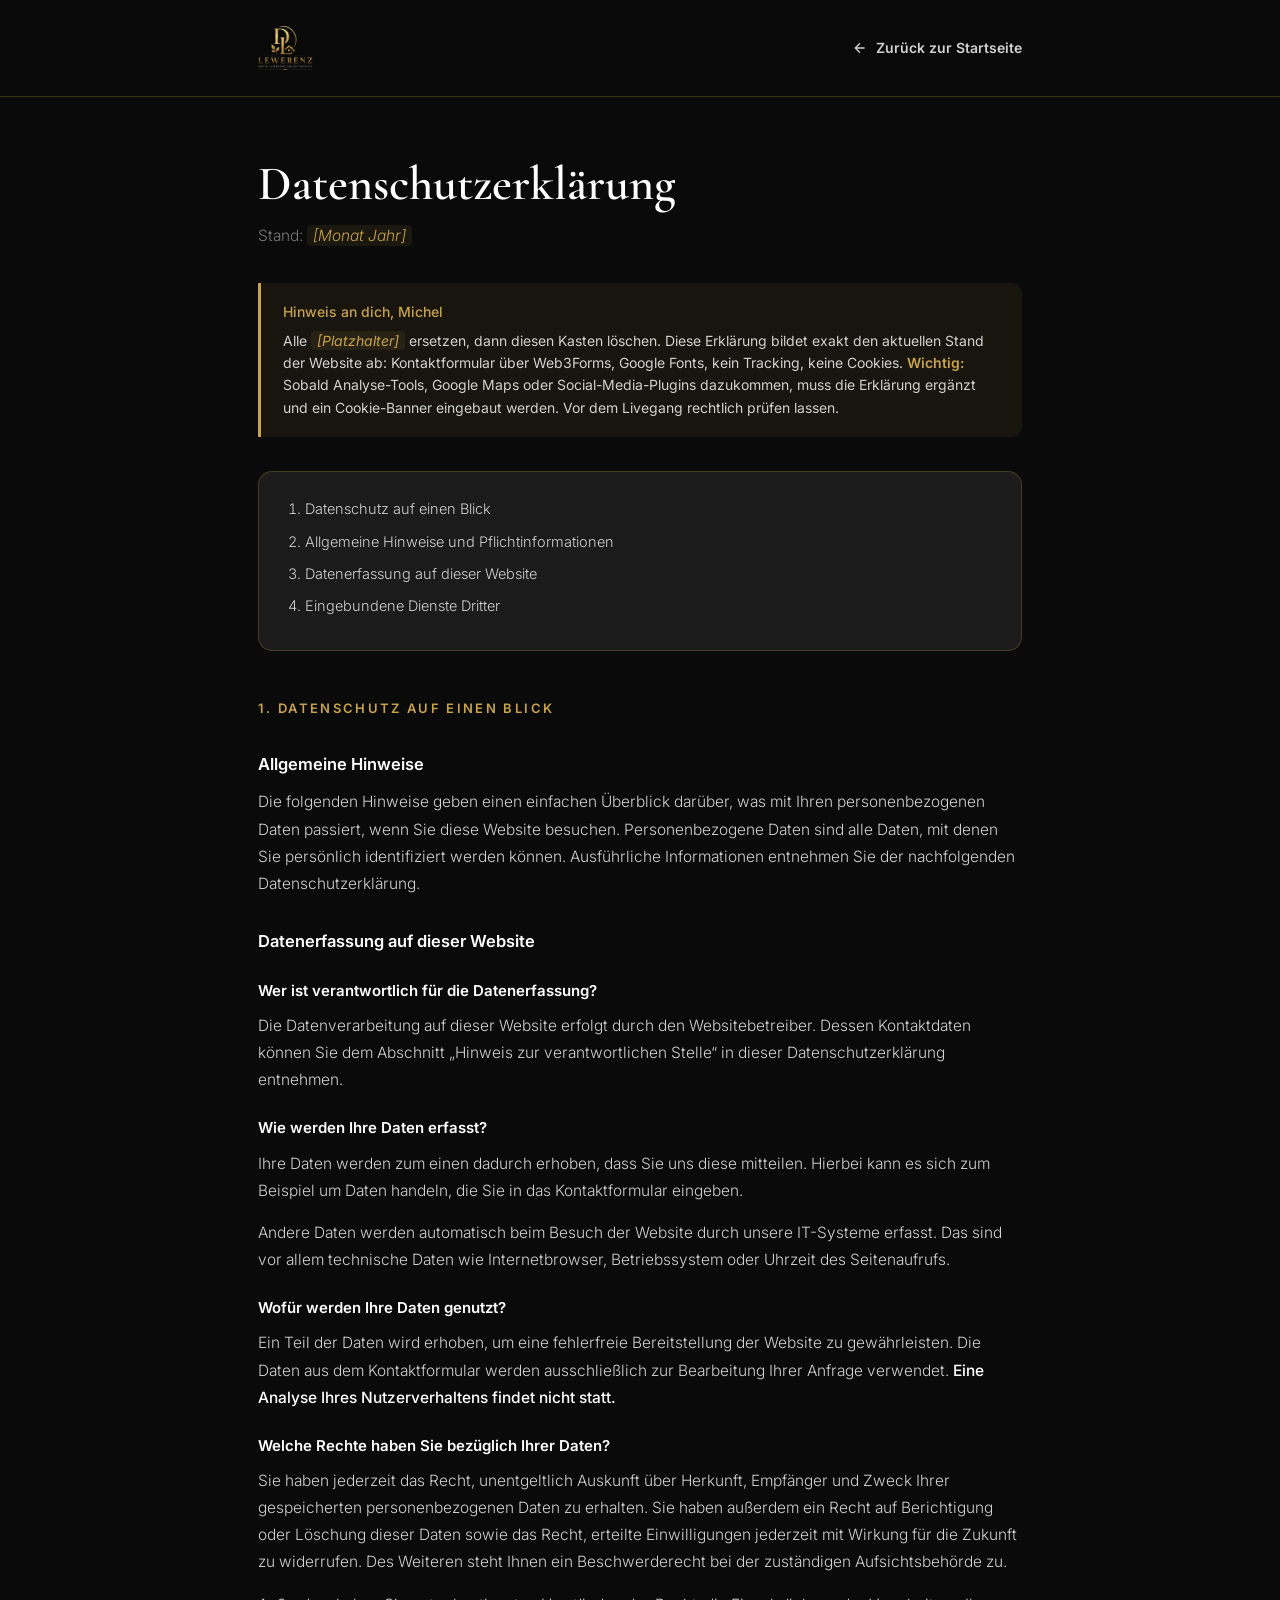
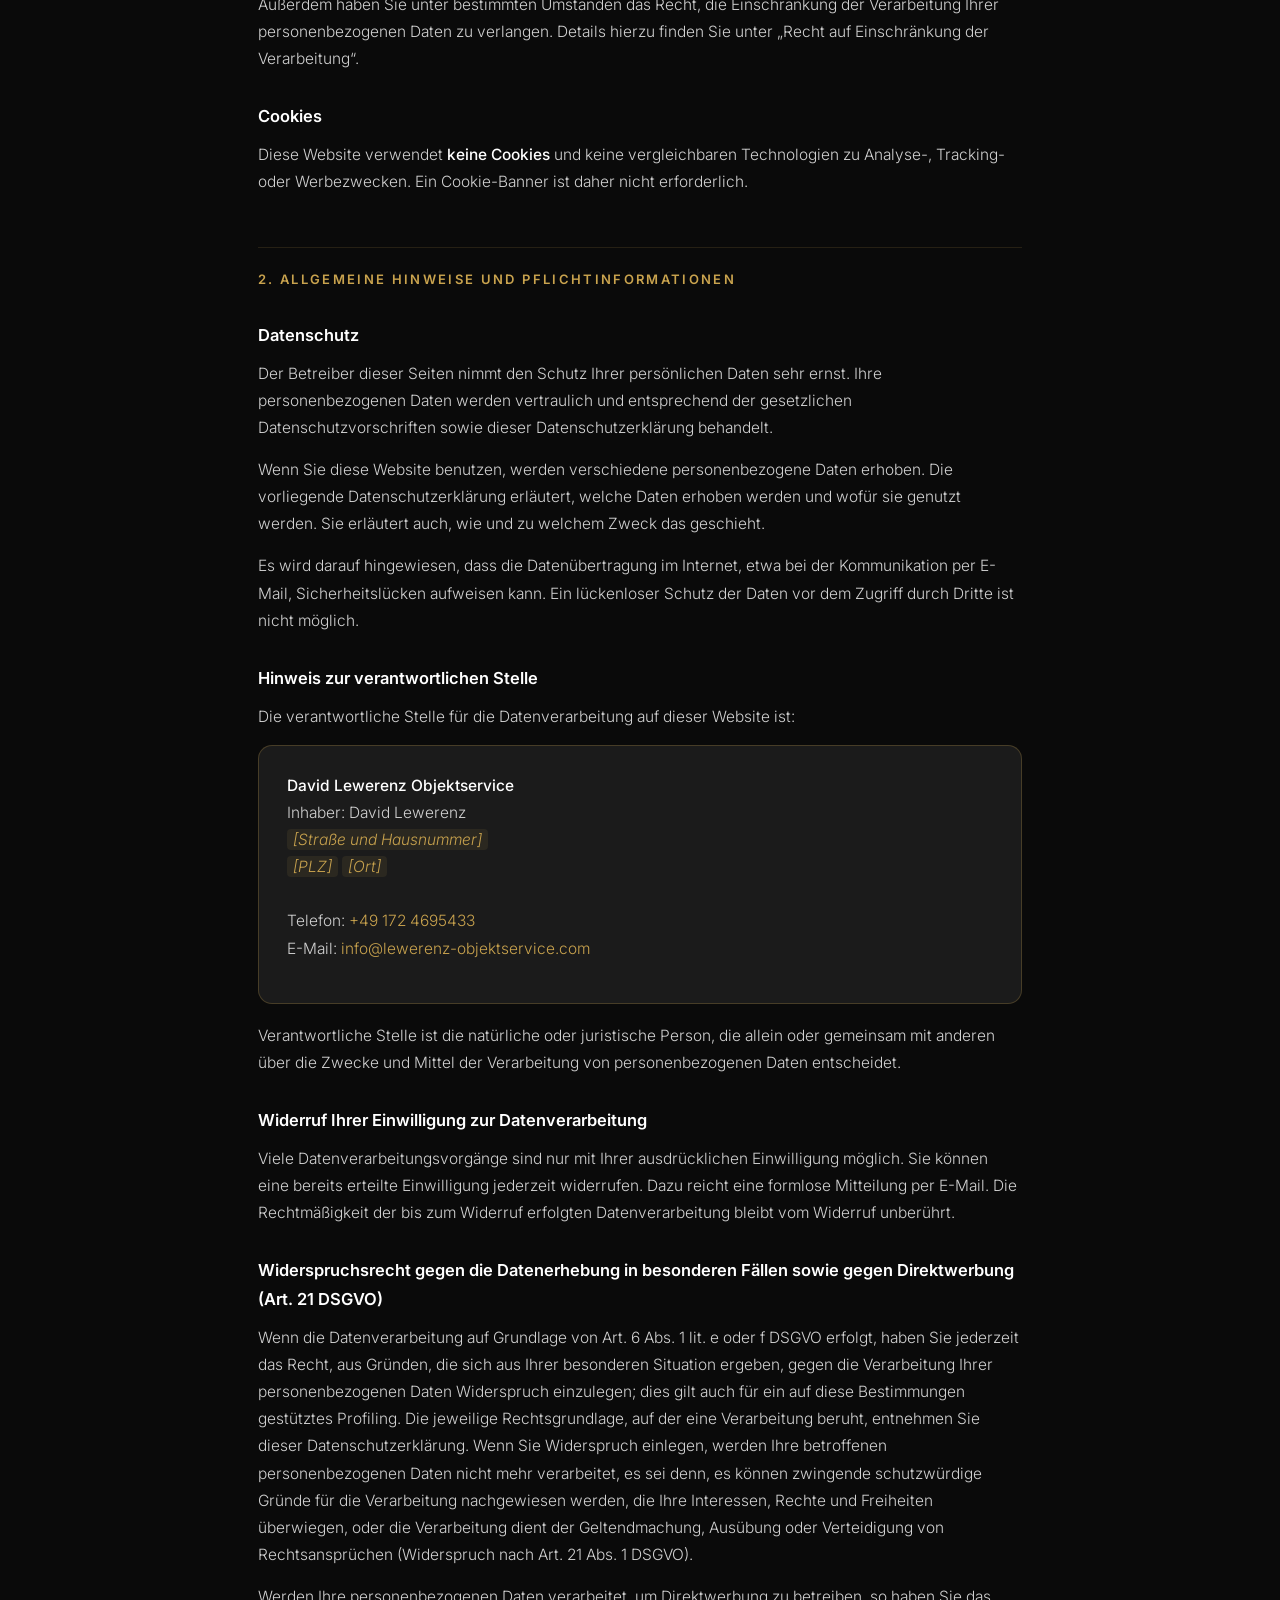
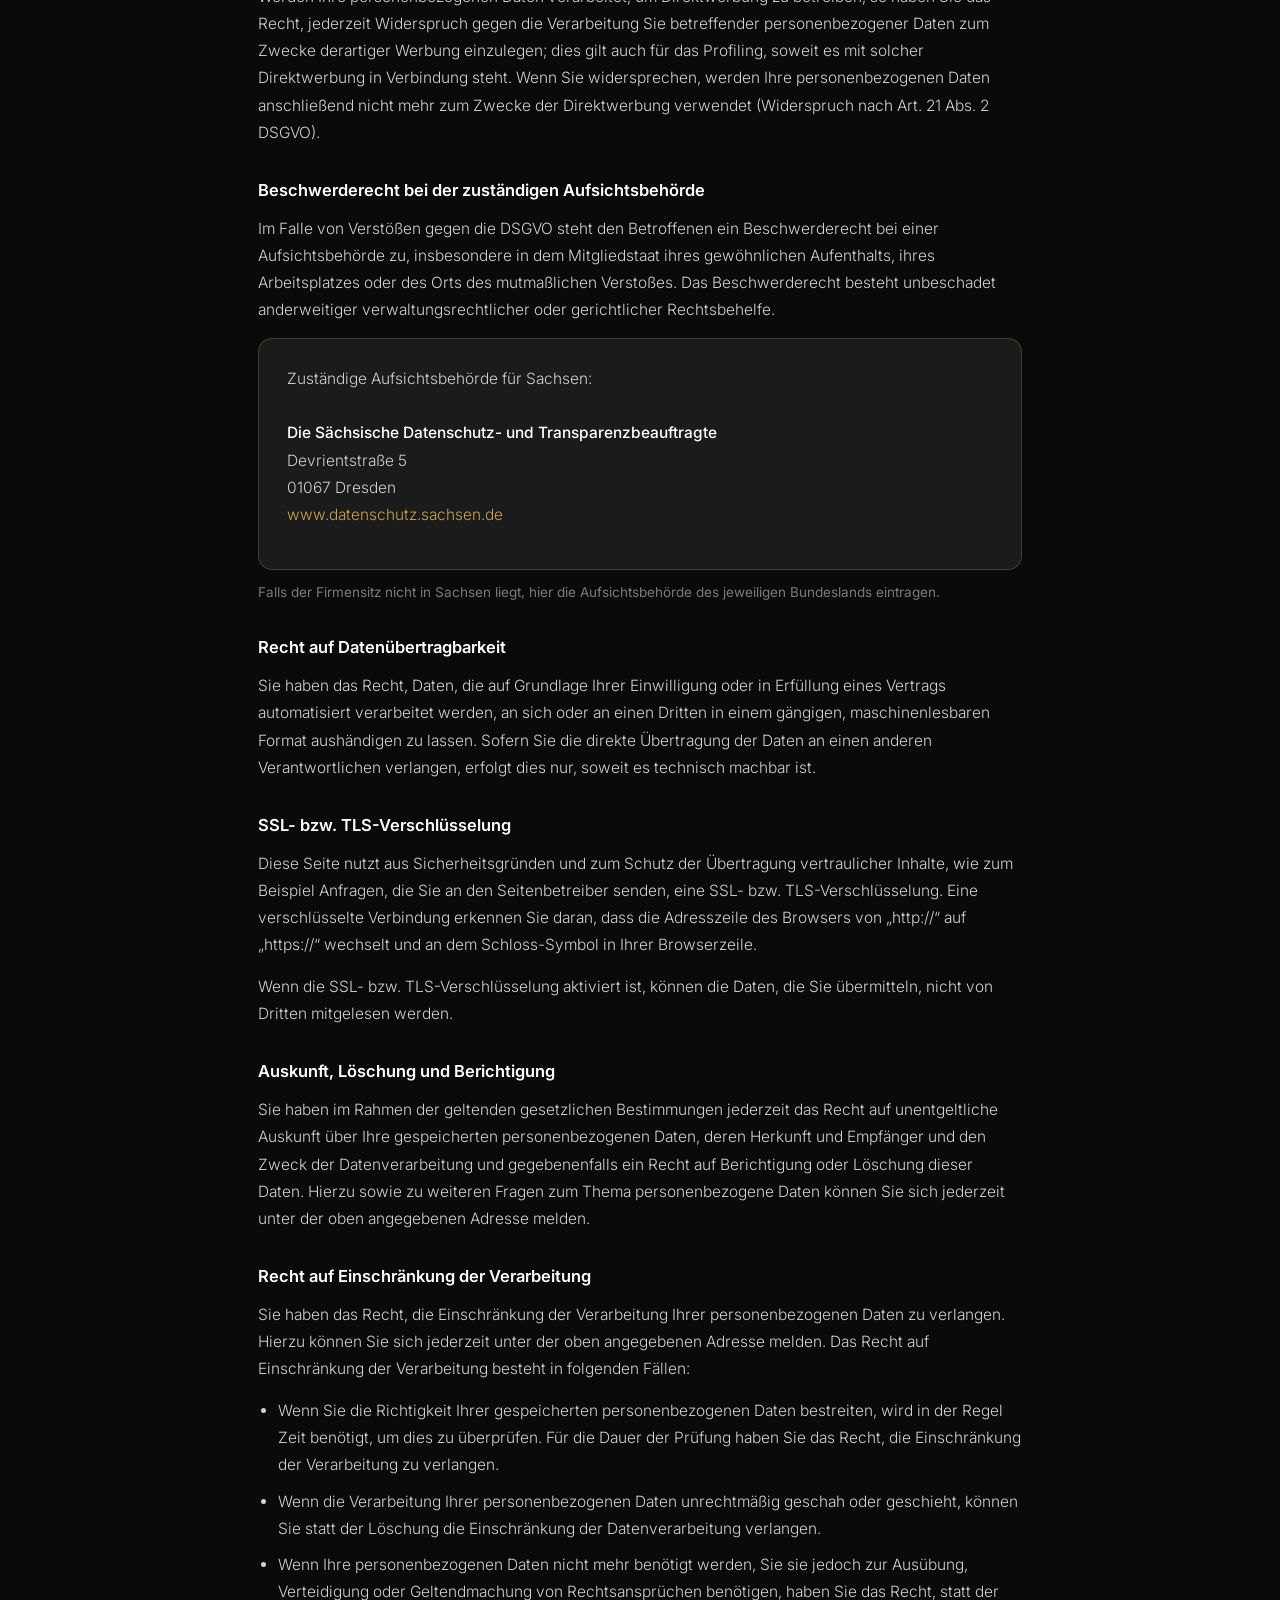
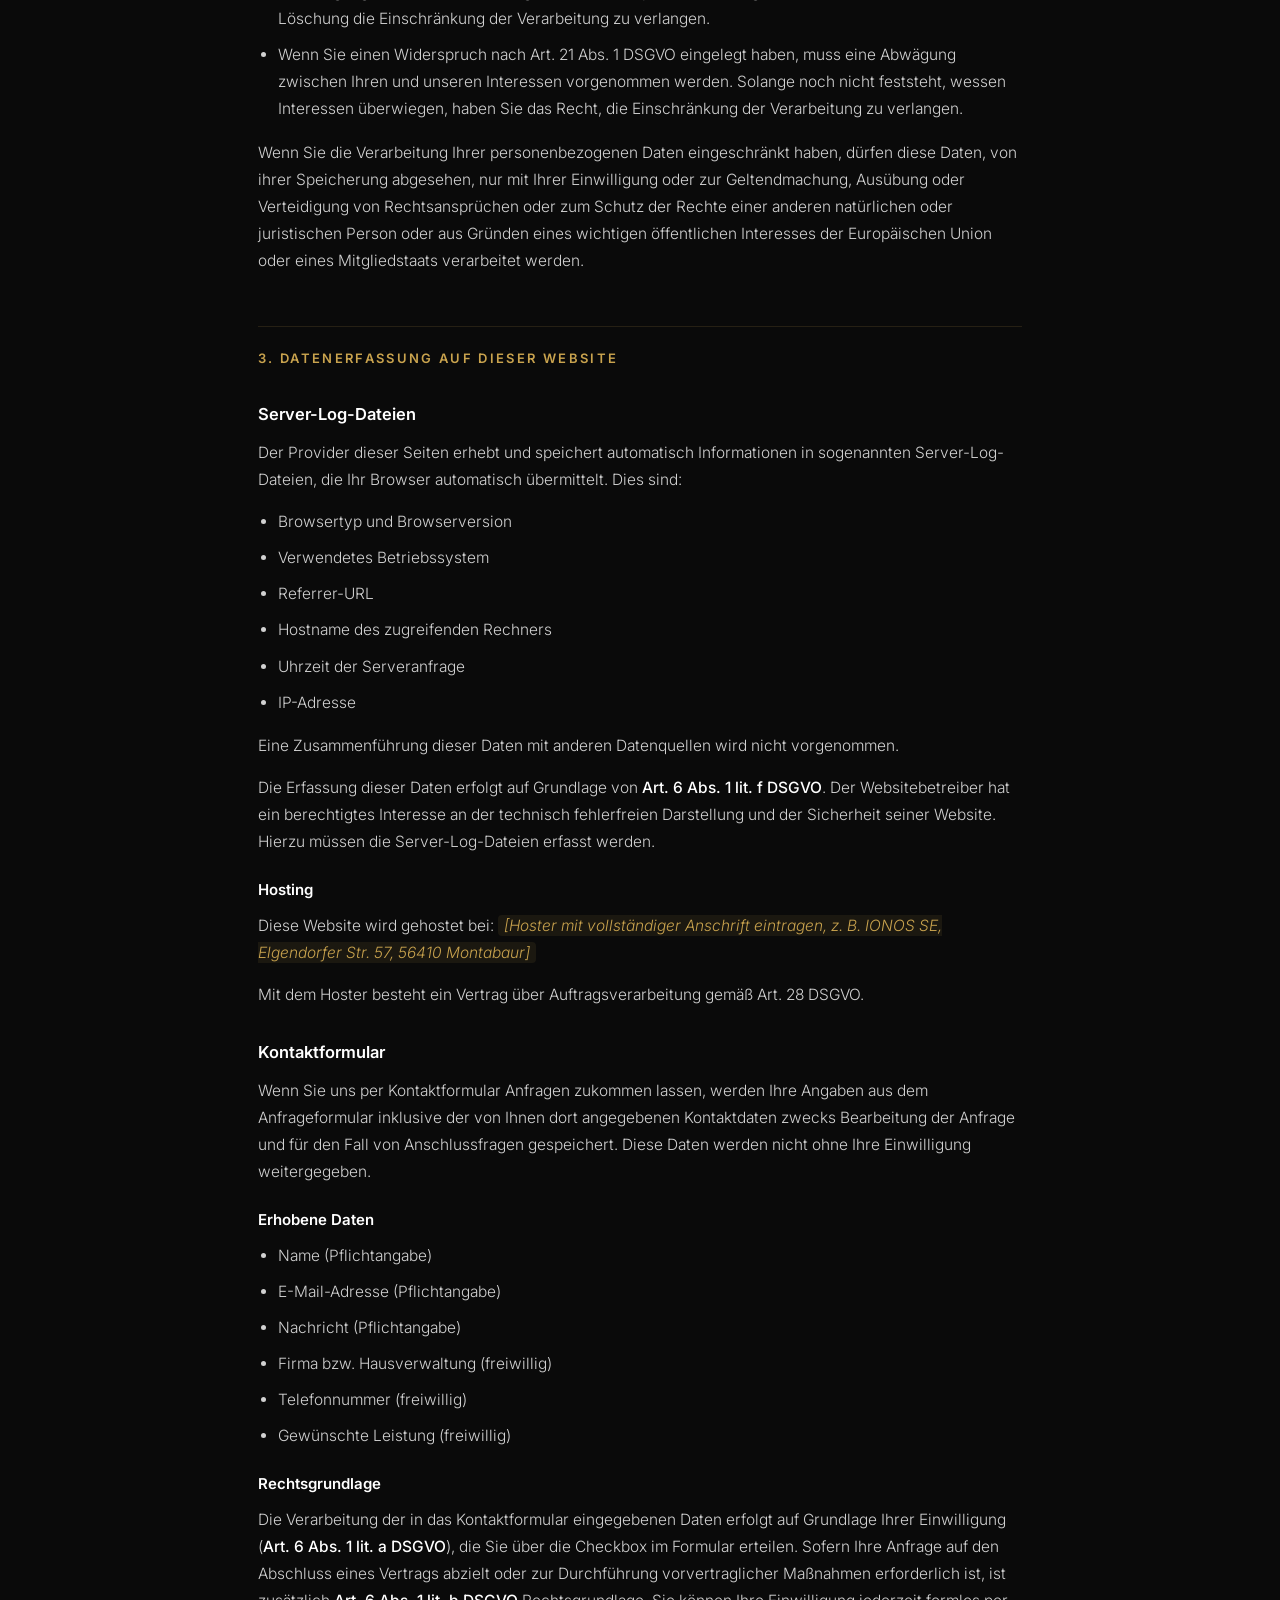
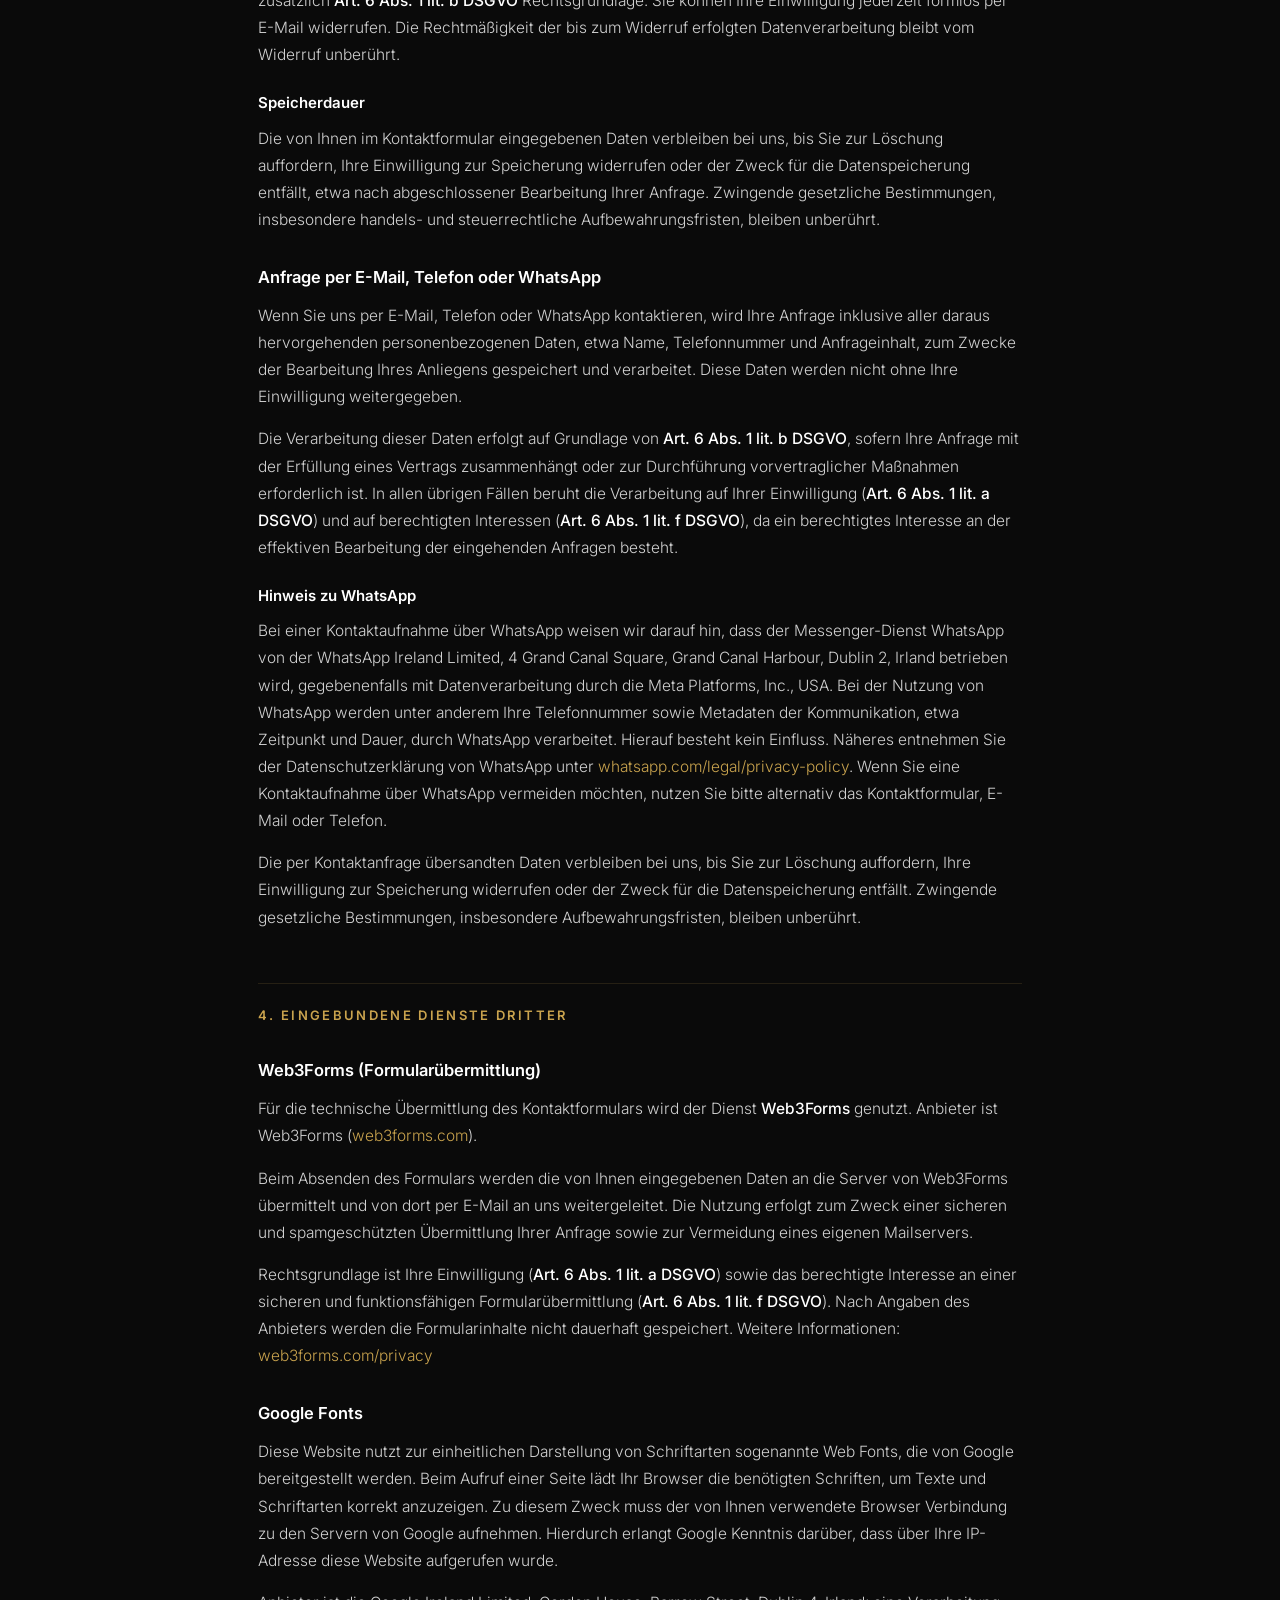
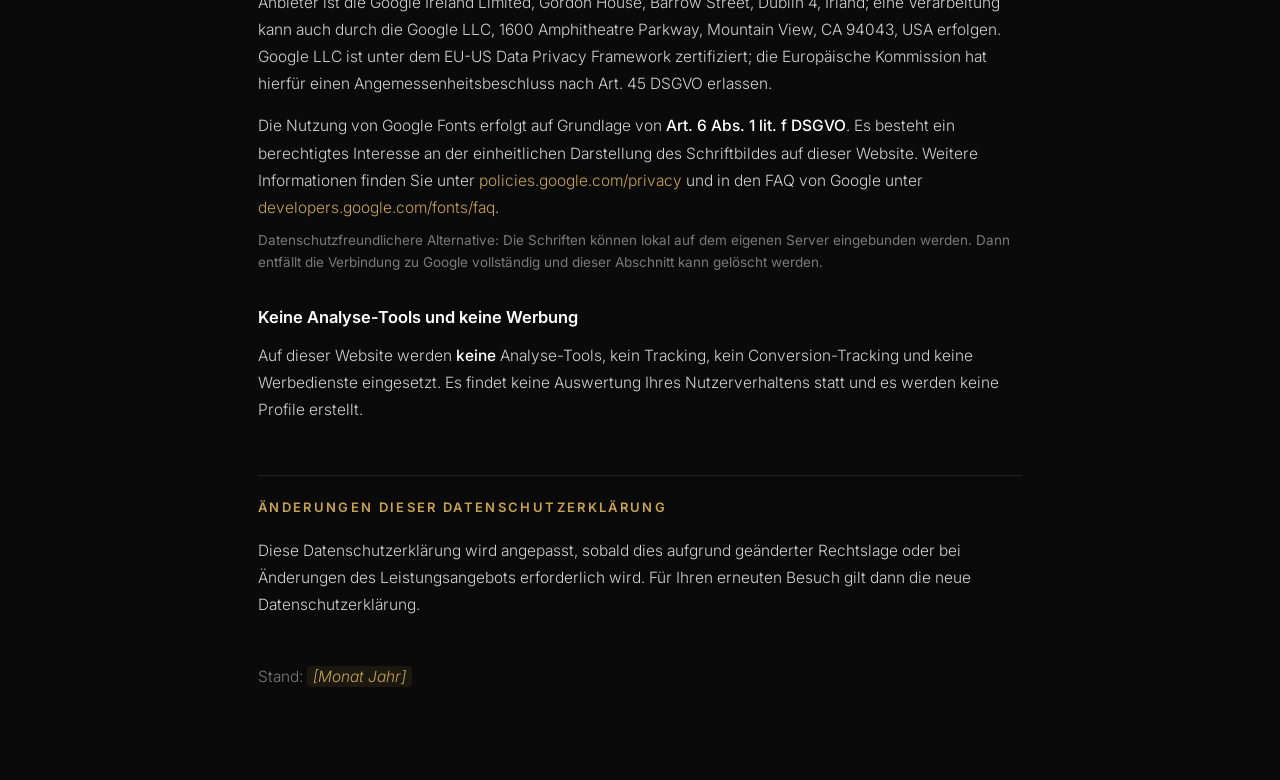
==== datenschutz.html @ 74d097bf "Add files via upload" ====
<!DOCTYPE html>
<html lang="de">
<head>
<meta charset="UTF-8">
<meta name="viewport" content="width=device-width, initial-scale=1.0">
<meta name="robots" content="noindex, follow">
<title>Datenschutzerklärung — LEWERENZ Objektservice</title>
<link rel="preconnect" href="https://fonts.googleapis.com">
<link rel="preconnect" href="https://fonts.gstatic.com" crossorigin>
<link href="https://fonts.googleapis.com/css2?family=Cormorant+Garamond:wght@600&family=Inter:wght@300;400;500;600&display=swap" rel="stylesheet">
<style>
/* ==========================================================================
   LEWERENZ Objektservice — Datenschutzerklärung
   Struktur nach Vorlage. Tracking-Passagen bewusst entfernt,
   da auf dieser Website kein Analyse- oder Werbetool läuft.
   ALLE [Platzhalter] durch echte Daten ersetzen!
   ========================================================================== */
:root{
  --lw-gold:#C9A34E;
  --lw-bg:#0A0A0A;
  --lw-card:#1B1B1B;
  --lw-text:#FFFFFF;
  --lw-text-muted:#D1D1D1;
  --lw-border:rgba(201,163,78,.25);
  --lw-maxw:820px;
}
*{margin:0;padding:0;box-sizing:border-box}
body{
  background:var(--lw-bg);color:var(--lw-text-muted);
  font-family:'Inter',sans-serif;line-height:1.75;
  -webkit-font-smoothing:antialiased;
}
a{color:var(--lw-gold);text-decoration:none}
a:hover{text-decoration:underline}
.lw-wrap{max-width:var(--lw-maxw);margin:0 auto;padding:0 28px}

.lw-legal-head{
  border-bottom:1px solid var(--lw-border);
  padding:26px 0;position:sticky;top:0;
  background:rgba(10,10,10,.94);backdrop-filter:blur(10px);z-index:10;
}
.lw-legal-head .lw-wrap{display:flex;align-items:center;justify-content:space-between;gap:20px}
.lw-legal-head img{height:44px;width:auto;display:block}
.lw-back{
  display:inline-flex;align-items:center;gap:8px;
  font-size:14px;font-weight:600;color:var(--lw-text-muted);
}
.lw-back:hover{color:var(--lw-gold);text-decoration:none}
.lw-back svg{width:16px;height:16px;stroke:currentColor;fill:none;stroke-width:2}

.lw-legal{padding:60px 0 90px}
.lw-legal h1{
  font-family:'Cormorant Garamond',serif;font-weight:600;
  font-size:clamp(34px,5vw,48px);color:var(--lw-text);
  line-height:1.15;margin-bottom:10px;
}
.lw-legal__sub{font-size:14px;color:#7a7a7a;margin-bottom:44px}
.lw-legal h2{
  font-size:13px;font-weight:600;letter-spacing:.18em;
  text-transform:uppercase;color:var(--lw-gold);
  margin:52px 0 18px;padding-top:20px;
  border-top:1px solid rgba(201,163,78,.14);
}
.lw-legal h2:first-of-type{margin-top:0;border-top:0;padding-top:0}
.lw-legal h3{
  font-size:16.5px;font-weight:600;color:var(--lw-text);
  margin:30px 0 10px;
}
.lw-legal h4{
  font-size:15px;font-weight:600;color:var(--lw-text);
  margin:22px 0 8px;
}
.lw-legal p{font-size:15.5px;font-weight:300;margin-bottom:15px}
.lw-legal strong{color:var(--lw-text);font-weight:500}
.lw-legal ul{margin:0 0 16px 20px;font-size:15.5px;font-weight:300}
.lw-legal li{margin-bottom:9px}
.lw-legal small{font-size:13.5px;color:#7a7a7a;display:block;margin-top:-6px;margin-bottom:16px;line-height:1.6}

.ph{
  color:var(--lw-gold);font-style:italic;
  background:rgba(201,163,78,.09);
  padding:1px 6px;border-radius:4px;
}
.lw-legal__box{
  background:var(--lw-card);border:1px solid var(--lw-border);
  border-radius:14px;padding:26px 28px;margin-bottom:18px;
}
.lw-legal__note{
  background:rgba(201,163,78,.07);
  border-left:3px solid var(--lw-gold);
  padding:18px 22px;border-radius:0 10px 10px 0;
  font-size:14px;margin:34px 0;line-height:1.6;
}
.lw-legal__note strong{display:block;margin-bottom:6px;color:var(--lw-gold)}
.lw-legal__toc{
  background:var(--lw-card);border:1px solid var(--lw-border);
  border-radius:14px;padding:24px 28px;margin-bottom:46px;
}
.lw-legal__toc ol{margin:0 0 0 18px;font-size:14.5px;font-weight:300}
.lw-legal__toc li{margin-bottom:7px}
</style>
</head>
<body>

<header class="lw-legal-head">
  <div class="lw-wrap">
    <a href="index.html"><img src="assets/logo-footer.png" alt="LEWERENZ Objektservice"></a>
    <a href="index.html" class="lw-back">
      <svg viewBox="0 0 24 24" aria-hidden="true"><path d="M19 12H5M12 19l-7-7 7-7"/></svg>
      Zurück zur Startseite
    </a>
  </div>
</header>

<main class="lw-legal">
  <div class="lw-wrap">

    <h1>Datenschutzerklärung</h1>
    <p class="lw-legal__sub">Stand: <span class="ph">[Monat Jahr]</span></p>

    <div class="lw-legal__note">
      <strong>Hinweis an dich, Michel</strong>
      Alle <span class="ph">[Platzhalter]</span> ersetzen, dann diesen Kasten löschen.
      Diese Erklärung bildet exakt den aktuellen Stand der Website ab: Kontaktformular
      über Web3Forms, Google Fonts, kein Tracking, keine Cookies.
      <strong style="display:inline;font-weight:600">Wichtig:</strong> Sobald Analyse-Tools,
      Google Maps oder Social-Media-Plugins dazukommen, muss die Erklärung ergänzt und ein
      Cookie-Banner eingebaut werden. Vor dem Livegang rechtlich prüfen lassen.
    </div>

    <div class="lw-legal__toc">
      <ol>
        <li>Datenschutz auf einen Blick</li>
        <li>Allgemeine Hinweise und Pflichtinformationen</li>
        <li>Datenerfassung auf dieser Website</li>
        <li>Eingebundene Dienste Dritter</li>
      </ol>
    </div>

    <!-- ============ 1 ============ -->
    <h2>1. Datenschutz auf einen Blick</h2>

    <h3>Allgemeine Hinweise</h3>
    <p>
      Die folgenden Hinweise geben einen einfachen Überblick darüber, was mit Ihren
      personenbezogenen Daten passiert, wenn Sie diese Website besuchen. Personenbezogene
      Daten sind alle Daten, mit denen Sie persönlich identifiziert werden können.
      Ausführliche Informationen entnehmen Sie der nachfolgenden Datenschutzerklärung.
    </p>

    <h3>Datenerfassung auf dieser Website</h3>

    <h4>Wer ist verantwortlich für die Datenerfassung?</h4>
    <p>
      Die Datenverarbeitung auf dieser Website erfolgt durch den Websitebetreiber.
      Dessen Kontaktdaten können Sie dem Abschnitt „Hinweis zur verantwortlichen Stelle“
      in dieser Datenschutzerklärung entnehmen.
    </p>

    <h4>Wie werden Ihre Daten erfasst?</h4>
    <p>
      Ihre Daten werden zum einen dadurch erhoben, dass Sie uns diese mitteilen. Hierbei
      kann es sich zum Beispiel um Daten handeln, die Sie in das Kontaktformular eingeben.
    </p>
    <p>
      Andere Daten werden automatisch beim Besuch der Website durch unsere IT-Systeme
      erfasst. Das sind vor allem technische Daten wie Internetbrowser, Betriebssystem
      oder Uhrzeit des Seitenaufrufs.
    </p>

    <h4>Wofür werden Ihre Daten genutzt?</h4>
    <p>
      Ein Teil der Daten wird erhoben, um eine fehlerfreie Bereitstellung der Website zu
      gewährleisten. Die Daten aus dem Kontaktformular werden ausschließlich zur Bearbeitung
      Ihrer Anfrage verwendet. <strong>Eine Analyse Ihres Nutzerverhaltens findet nicht statt.</strong>
    </p>

    <h4>Welche Rechte haben Sie bezüglich Ihrer Daten?</h4>
    <p>
      Sie haben jederzeit das Recht, unentgeltlich Auskunft über Herkunft, Empfänger und
      Zweck Ihrer gespeicherten personenbezogenen Daten zu erhalten. Sie haben außerdem
      ein Recht auf Berichtigung oder Löschung dieser Daten sowie das Recht, erteilte
      Einwilligungen jederzeit mit Wirkung für die Zukunft zu widerrufen. Des Weiteren
      steht Ihnen ein Beschwerderecht bei der zuständigen Aufsichtsbehörde zu.
    </p>
    <p>
      Außerdem haben Sie unter bestimmten Umständen das Recht, die Einschränkung der
      Verarbeitung Ihrer personenbezogenen Daten zu verlangen. Details hierzu finden Sie
      unter „Recht auf Einschränkung der Verarbeitung“.
    </p>

    <h3>Cookies</h3>
    <p>
      Diese Website verwendet <strong>keine Cookies</strong> und keine vergleichbaren
      Technologien zu Analyse-, Tracking- oder Werbezwecken. Ein Cookie-Banner ist daher
      nicht erforderlich.
    </p>

    <!-- ============ 2 ============ -->
    <h2>2. Allgemeine Hinweise und Pflichtinformationen</h2>

    <h3>Datenschutz</h3>
    <p>
      Der Betreiber dieser Seiten nimmt den Schutz Ihrer persönlichen Daten sehr ernst.
      Ihre personenbezogenen Daten werden vertraulich und entsprechend der gesetzlichen
      Datenschutzvorschriften sowie dieser Datenschutzerklärung behandelt.
    </p>
    <p>
      Wenn Sie diese Website benutzen, werden verschiedene personenbezogene Daten erhoben.
      Die vorliegende Datenschutzerklärung erläutert, welche Daten erhoben werden und wofür
      sie genutzt werden. Sie erläutert auch, wie und zu welchem Zweck das geschieht.
    </p>
    <p>
      Es wird darauf hingewiesen, dass die Datenübertragung im Internet, etwa bei der
      Kommunikation per E-Mail, Sicherheitslücken aufweisen kann. Ein lückenloser Schutz
      der Daten vor dem Zugriff durch Dritte ist nicht möglich.
    </p>

    <h3>Hinweis zur verantwortlichen Stelle</h3>
    <p>Die verantwortliche Stelle für die Datenverarbeitung auf dieser Website ist:</p>
    <div class="lw-legal__box">
      <p>
        <strong>David Lewerenz Objektservice</strong><br>
        Inhaber: David Lewerenz<br>
        <span class="ph">[Straße und Hausnummer]</span><br>
        <span class="ph">[PLZ]</span> <span class="ph">[Ort]</span><br><br>
        Telefon: <a href="tel:+491724695433">+49 172 4695433</a><br>
        E-Mail: <a href="mailto:info@lewerenz-objektservice.com">info@lewerenz-objektservice.com</a>
      </p>
    </div>
    <p>
      Verantwortliche Stelle ist die natürliche oder juristische Person, die allein oder
      gemeinsam mit anderen über die Zwecke und Mittel der Verarbeitung von personenbezogenen
      Daten entscheidet.
    </p>

    <h3>Widerruf Ihrer Einwilligung zur Datenverarbeitung</h3>
    <p>
      Viele Datenverarbeitungsvorgänge sind nur mit Ihrer ausdrücklichen Einwilligung möglich.
      Sie können eine bereits erteilte Einwilligung jederzeit widerrufen. Dazu reicht eine
      formlose Mitteilung per E-Mail. Die Rechtmäßigkeit der bis zum Widerruf erfolgten
      Datenverarbeitung bleibt vom Widerruf unberührt.
    </p>

    <h3>Widerspruchsrecht gegen die Datenerhebung in besonderen Fällen sowie gegen Direktwerbung (Art. 21 DSGVO)</h3>
    <p>
      Wenn die Datenverarbeitung auf Grundlage von Art. 6 Abs. 1 lit. e oder f DSGVO erfolgt,
      haben Sie jederzeit das Recht, aus Gründen, die sich aus Ihrer besonderen Situation
      ergeben, gegen die Verarbeitung Ihrer personenbezogenen Daten Widerspruch einzulegen;
      dies gilt auch für ein auf diese Bestimmungen gestütztes Profiling. Die jeweilige
      Rechtsgrundlage, auf der eine Verarbeitung beruht, entnehmen Sie dieser
      Datenschutzerklärung. Wenn Sie Widerspruch einlegen, werden Ihre betroffenen
      personenbezogenen Daten nicht mehr verarbeitet, es sei denn, es können zwingende
      schutzwürdige Gründe für die Verarbeitung nachgewiesen werden, die Ihre Interessen,
      Rechte und Freiheiten überwiegen, oder die Verarbeitung dient der Geltendmachung,
      Ausübung oder Verteidigung von Rechtsansprüchen (Widerspruch nach Art. 21 Abs. 1 DSGVO).
    </p>
    <p>
      Werden Ihre personenbezogenen Daten verarbeitet, um Direktwerbung zu betreiben, so
      haben Sie das Recht, jederzeit Widerspruch gegen die Verarbeitung Sie betreffender
      personenbezogener Daten zum Zwecke derartiger Werbung einzulegen; dies gilt auch für
      das Profiling, soweit es mit solcher Direktwerbung in Verbindung steht. Wenn Sie
      widersprechen, werden Ihre personenbezogenen Daten anschließend nicht mehr zum Zwecke
      der Direktwerbung verwendet (Widerspruch nach Art. 21 Abs. 2 DSGVO).
    </p>

    <h3>Beschwerderecht bei der zuständigen Aufsichtsbehörde</h3>
    <p>
      Im Falle von Verstößen gegen die DSGVO steht den Betroffenen ein Beschwerderecht bei
      einer Aufsichtsbehörde zu, insbesondere in dem Mitgliedstaat ihres gewöhnlichen
      Aufenthalts, ihres Arbeitsplatzes oder des Orts des mutmaßlichen Verstoßes. Das
      Beschwerderecht besteht unbeschadet anderweitiger verwaltungsrechtlicher oder
      gerichtlicher Rechtsbehelfe.
    </p>
    <div class="lw-legal__box">
      <p>
        Zuständige Aufsichtsbehörde für Sachsen:<br><br>
        <strong>Die Sächsische Datenschutz- und Transparenzbeauftragte</strong><br>
        Devrientstraße 5<br>
        01067 Dresden<br>
        <a href="https://www.datenschutz.sachsen.de" target="_blank" rel="noopener">www.datenschutz.sachsen.de</a>
      </p>
    </div>
    <small>
      Falls der Firmensitz nicht in Sachsen liegt, hier die Aufsichtsbehörde des
      jeweiligen Bundeslands eintragen.
    </small>

    <h3>Recht auf Datenübertragbarkeit</h3>
    <p>
      Sie haben das Recht, Daten, die auf Grundlage Ihrer Einwilligung oder in Erfüllung
      eines Vertrags automatisiert verarbeitet werden, an sich oder an einen Dritten in
      einem gängigen, maschinenlesbaren Format aushändigen zu lassen. Sofern Sie die
      direkte Übertragung der Daten an einen anderen Verantwortlichen verlangen, erfolgt
      dies nur, soweit es technisch machbar ist.
    </p>

    <h3>SSL- bzw. TLS-Verschlüsselung</h3>
    <p>
      Diese Seite nutzt aus Sicherheitsgründen und zum Schutz der Übertragung vertraulicher
      Inhalte, wie zum Beispiel Anfragen, die Sie an den Seitenbetreiber senden, eine SSL-
      bzw. TLS-Verschlüsselung. Eine verschlüsselte Verbindung erkennen Sie daran, dass die
      Adresszeile des Browsers von „http://“ auf „https://“ wechselt und an dem
      Schloss-Symbol in Ihrer Browserzeile.
    </p>
    <p>
      Wenn die SSL- bzw. TLS-Verschlüsselung aktiviert ist, können die Daten, die Sie
      übermitteln, nicht von Dritten mitgelesen werden.
    </p>

    <h3>Auskunft, Löschung und Berichtigung</h3>
    <p>
      Sie haben im Rahmen der geltenden gesetzlichen Bestimmungen jederzeit das Recht auf
      unentgeltliche Auskunft über Ihre gespeicherten personenbezogenen Daten, deren Herkunft
      und Empfänger und den Zweck der Datenverarbeitung und gegebenenfalls ein Recht auf
      Berichtigung oder Löschung dieser Daten. Hierzu sowie zu weiteren Fragen zum Thema
      personenbezogene Daten können Sie sich jederzeit unter der oben angegebenen Adresse melden.
    </p>

    <h3>Recht auf Einschränkung der Verarbeitung</h3>
    <p>
      Sie haben das Recht, die Einschränkung der Verarbeitung Ihrer personenbezogenen Daten
      zu verlangen. Hierzu können Sie sich jederzeit unter der oben angegebenen Adresse
      melden. Das Recht auf Einschränkung der Verarbeitung besteht in folgenden Fällen:
    </p>
    <ul>
      <li>
        Wenn Sie die Richtigkeit Ihrer gespeicherten personenbezogenen Daten bestreiten,
        wird in der Regel Zeit benötigt, um dies zu überprüfen. Für die Dauer der Prüfung
        haben Sie das Recht, die Einschränkung der Verarbeitung zu verlangen.
      </li>
      <li>
        Wenn die Verarbeitung Ihrer personenbezogenen Daten unrechtmäßig geschah oder
        geschieht, können Sie statt der Löschung die Einschränkung der Datenverarbeitung
        verlangen.
      </li>
      <li>
        Wenn Ihre personenbezogenen Daten nicht mehr benötigt werden, Sie sie jedoch zur
        Ausübung, Verteidigung oder Geltendmachung von Rechtsansprüchen benötigen, haben Sie
        das Recht, statt der Löschung die Einschränkung der Verarbeitung zu verlangen.
      </li>
      <li>
        Wenn Sie einen Widerspruch nach Art. 21 Abs. 1 DSGVO eingelegt haben, muss eine
        Abwägung zwischen Ihren und unseren Interessen vorgenommen werden. Solange noch nicht
        feststeht, wessen Interessen überwiegen, haben Sie das Recht, die Einschränkung der
        Verarbeitung zu verlangen.
      </li>
    </ul>
    <p>
      Wenn Sie die Verarbeitung Ihrer personenbezogenen Daten eingeschränkt haben, dürfen
      diese Daten, von ihrer Speicherung abgesehen, nur mit Ihrer Einwilligung oder zur
      Geltendmachung, Ausübung oder Verteidigung von Rechtsansprüchen oder zum Schutz der
      Rechte einer anderen natürlichen oder juristischen Person oder aus Gründen eines
      wichtigen öffentlichen Interesses der Europäischen Union oder eines Mitgliedstaats
      verarbeitet werden.
    </p>

    <!-- ============ 3 ============ -->
    <h2>3. Datenerfassung auf dieser Website</h2>

    <h3>Server-Log-Dateien</h3>
    <p>
      Der Provider dieser Seiten erhebt und speichert automatisch Informationen in
      sogenannten Server-Log-Dateien, die Ihr Browser automatisch übermittelt. Dies sind:
    </p>
    <ul>
      <li>Browsertyp und Browserversion</li>
      <li>Verwendetes Betriebssystem</li>
      <li>Referrer-URL</li>
      <li>Hostname des zugreifenden Rechners</li>
      <li>Uhrzeit der Serveranfrage</li>
      <li>IP-Adresse</li>
    </ul>
    <p>
      Eine Zusammenführung dieser Daten mit anderen Datenquellen wird nicht vorgenommen.
    </p>
    <p>
      Die Erfassung dieser Daten erfolgt auf Grundlage von <strong>Art. 6 Abs. 1 lit. f DSGVO</strong>.
      Der Websitebetreiber hat ein berechtigtes Interesse an der technisch fehlerfreien
      Darstellung und der Sicherheit seiner Website. Hierzu müssen die Server-Log-Dateien
      erfasst werden.
    </p>

    <h4>Hosting</h4>
    <p>
      Diese Website wird gehostet bei:
      <span class="ph">[Hoster mit vollständiger Anschrift eintragen, z. B. IONOS SE,
      Elgendorfer Str. 57, 56410 Montabaur]</span>
    </p>
    <p>
      Mit dem Hoster besteht ein Vertrag über Auftragsverarbeitung gemäß Art. 28 DSGVO.
    </p>

    <h3>Kontaktformular</h3>
    <p>
      Wenn Sie uns per Kontaktformular Anfragen zukommen lassen, werden Ihre Angaben aus dem
      Anfrageformular inklusive der von Ihnen dort angegebenen Kontaktdaten zwecks Bearbeitung
      der Anfrage und für den Fall von Anschlussfragen gespeichert. Diese Daten werden nicht
      ohne Ihre Einwilligung weitergegeben.
    </p>

    <h4>Erhobene Daten</h4>
    <ul>
      <li>Name (Pflichtangabe)</li>
      <li>E-Mail-Adresse (Pflichtangabe)</li>
      <li>Nachricht (Pflichtangabe)</li>
      <li>Firma bzw. Hausverwaltung (freiwillig)</li>
      <li>Telefonnummer (freiwillig)</li>
      <li>Gewünschte Leistung (freiwillig)</li>
    </ul>

    <h4>Rechtsgrundlage</h4>
    <p>
      Die Verarbeitung der in das Kontaktformular eingegebenen Daten erfolgt auf Grundlage
      Ihrer Einwilligung (<strong>Art. 6 Abs. 1 lit. a DSGVO</strong>), die Sie über die
      Checkbox im Formular erteilen. Sofern Ihre Anfrage auf den Abschluss eines Vertrags
      abzielt oder zur Durchführung vorvertraglicher Maßnahmen erforderlich ist, ist
      zusätzlich <strong>Art. 6 Abs. 1 lit. b DSGVO</strong> Rechtsgrundlage. Sie können
      Ihre Einwilligung jederzeit formlos per E-Mail widerrufen. Die Rechtmäßigkeit der bis
      zum Widerruf erfolgten Datenverarbeitung bleibt vom Widerruf unberührt.
    </p>

    <h4>Speicherdauer</h4>
    <p>
      Die von Ihnen im Kontaktformular eingegebenen Daten verbleiben bei uns, bis Sie zur
      Löschung auffordern, Ihre Einwilligung zur Speicherung widerrufen oder der Zweck für
      die Datenspeicherung entfällt, etwa nach abgeschlossener Bearbeitung Ihrer Anfrage.
      Zwingende gesetzliche Bestimmungen, insbesondere handels- und steuerrechtliche
      Aufbewahrungsfristen, bleiben unberührt.
    </p>

    <h3>Anfrage per E-Mail, Telefon oder WhatsApp</h3>
    <p>
      Wenn Sie uns per E-Mail, Telefon oder WhatsApp kontaktieren, wird Ihre Anfrage inklusive
      aller daraus hervorgehenden personenbezogenen Daten, etwa Name, Telefonnummer und
      Anfrageinhalt, zum Zwecke der Bearbeitung Ihres Anliegens gespeichert und verarbeitet.
      Diese Daten werden nicht ohne Ihre Einwilligung weitergegeben.
    </p>
    <p>
      Die Verarbeitung dieser Daten erfolgt auf Grundlage von <strong>Art. 6 Abs. 1 lit. b DSGVO</strong>,
      sofern Ihre Anfrage mit der Erfüllung eines Vertrags zusammenhängt oder zur Durchführung
      vorvertraglicher Maßnahmen erforderlich ist. In allen übrigen Fällen beruht die
      Verarbeitung auf Ihrer Einwilligung (<strong>Art. 6 Abs. 1 lit. a DSGVO</strong>)
      und auf berechtigten Interessen (<strong>Art. 6 Abs. 1 lit. f DSGVO</strong>), da ein
      berechtigtes Interesse an der effektiven Bearbeitung der eingehenden Anfragen besteht.
    </p>

    <h4>Hinweis zu WhatsApp</h4>
    <p>
      Bei einer Kontaktaufnahme über WhatsApp weisen wir darauf hin, dass der Messenger-Dienst
      WhatsApp von der WhatsApp Ireland Limited, 4 Grand Canal Square, Grand Canal Harbour,
      Dublin 2, Irland betrieben wird, gegebenenfalls mit Datenverarbeitung durch die
      Meta Platforms, Inc., USA. Bei der Nutzung von WhatsApp werden unter anderem Ihre
      Telefonnummer sowie Metadaten der Kommunikation, etwa Zeitpunkt und Dauer, durch
      WhatsApp verarbeitet. Hierauf besteht kein Einfluss. Näheres entnehmen Sie der
      Datenschutzerklärung von WhatsApp unter
      <a href="https://www.whatsapp.com/legal/privacy-policy" target="_blank" rel="noopener">whatsapp.com/legal/privacy-policy</a>.
      Wenn Sie eine Kontaktaufnahme über WhatsApp vermeiden möchten, nutzen Sie bitte
      alternativ das Kontaktformular, E-Mail oder Telefon.
    </p>
    <p>
      Die per Kontaktanfrage übersandten Daten verbleiben bei uns, bis Sie zur Löschung
      auffordern, Ihre Einwilligung zur Speicherung widerrufen oder der Zweck für die
      Datenspeicherung entfällt. Zwingende gesetzliche Bestimmungen, insbesondere
      Aufbewahrungsfristen, bleiben unberührt.
    </p>

    <!-- ============ 4 ============ -->
    <h2>4. Eingebundene Dienste Dritter</h2>

    <h3>Web3Forms (Formularübermittlung)</h3>
    <p>
      Für die technische Übermittlung des Kontaktformulars wird der Dienst
      <strong>Web3Forms</strong> genutzt. Anbieter ist Web3Forms
      (<a href="https://web3forms.com" target="_blank" rel="noopener">web3forms.com</a>).
    </p>
    <p>
      Beim Absenden des Formulars werden die von Ihnen eingegebenen Daten an die Server von
      Web3Forms übermittelt und von dort per E-Mail an uns weitergeleitet. Die Nutzung erfolgt
      zum Zweck einer sicheren und spamgeschützten Übermittlung Ihrer Anfrage sowie zur
      Vermeidung eines eigenen Mailservers.
    </p>
    <p>
      Rechtsgrundlage ist Ihre Einwilligung (<strong>Art. 6 Abs. 1 lit. a DSGVO</strong>)
      sowie das berechtigte Interesse an einer sicheren und funktionsfähigen
      Formularübermittlung (<strong>Art. 6 Abs. 1 lit. f DSGVO</strong>). Nach Angaben des
      Anbieters werden die Formularinhalte nicht dauerhaft gespeichert. Weitere Informationen:
      <a href="https://web3forms.com/privacy" target="_blank" rel="noopener">web3forms.com/privacy</a>
    </p>

    <h3>Google Fonts</h3>
    <p>
      Diese Website nutzt zur einheitlichen Darstellung von Schriftarten sogenannte Web Fonts,
      die von Google bereitgestellt werden. Beim Aufruf einer Seite lädt Ihr Browser die
      benötigten Schriften, um Texte und Schriftarten korrekt anzuzeigen. Zu diesem Zweck muss
      der von Ihnen verwendete Browser Verbindung zu den Servern von Google aufnehmen. Hierdurch
      erlangt Google Kenntnis darüber, dass über Ihre IP-Adresse diese Website aufgerufen wurde.
    </p>
    <p>
      Anbieter ist die Google Ireland Limited, Gordon House, Barrow Street, Dublin 4, Irland;
      eine Verarbeitung kann auch durch die Google LLC, 1600 Amphitheatre Parkway, Mountain View,
      CA 94043, USA erfolgen. Google LLC ist unter dem EU-US Data Privacy Framework zertifiziert;
      die Europäische Kommission hat hierfür einen Angemessenheitsbeschluss nach Art. 45 DSGVO
      erlassen.
    </p>
    <p>
      Die Nutzung von Google Fonts erfolgt auf Grundlage von
      <strong>Art. 6 Abs. 1 lit. f DSGVO</strong>. Es besteht ein berechtigtes Interesse an
      der einheitlichen Darstellung des Schriftbildes auf dieser Website. Weitere Informationen
      finden Sie unter
      <a href="https://policies.google.com/privacy" target="_blank" rel="noopener">policies.google.com/privacy</a>
      und in den FAQ von Google unter
      <a href="https://developers.google.com/fonts/faq" target="_blank" rel="noopener">developers.google.com/fonts/faq</a>.
    </p>
    <small>
      Datenschutzfreundlichere Alternative: Die Schriften können lokal auf dem eigenen Server
      eingebunden werden. Dann entfällt die Verbindung zu Google vollständig und dieser
      Abschnitt kann gelöscht werden.
    </small>

    <h3>Keine Analyse-Tools und keine Werbung</h3>
    <p>
      Auf dieser Website werden <strong>keine</strong> Analyse-Tools, kein Tracking, kein
      Conversion-Tracking und keine Werbedienste eingesetzt. Es findet keine Auswertung Ihres
      Nutzerverhaltens statt und es werden keine Profile erstellt.
    </p>

    <h2>Änderungen dieser Datenschutzerklärung</h2>
    <p>
      Diese Datenschutzerklärung wird angepasst, sobald dies aufgrund geänderter Rechtslage
      oder bei Änderungen des Leistungsangebots erforderlich wird. Für Ihren erneuten Besuch
      gilt dann die neue Datenschutzerklärung.
    </p>

    <p class="lw-legal__sub" style="margin-top:44px;margin-bottom:0">
      Stand: <span class="ph">[Monat Jahr]</span>
    </p>

  </div>
</main>

</body>
</html>
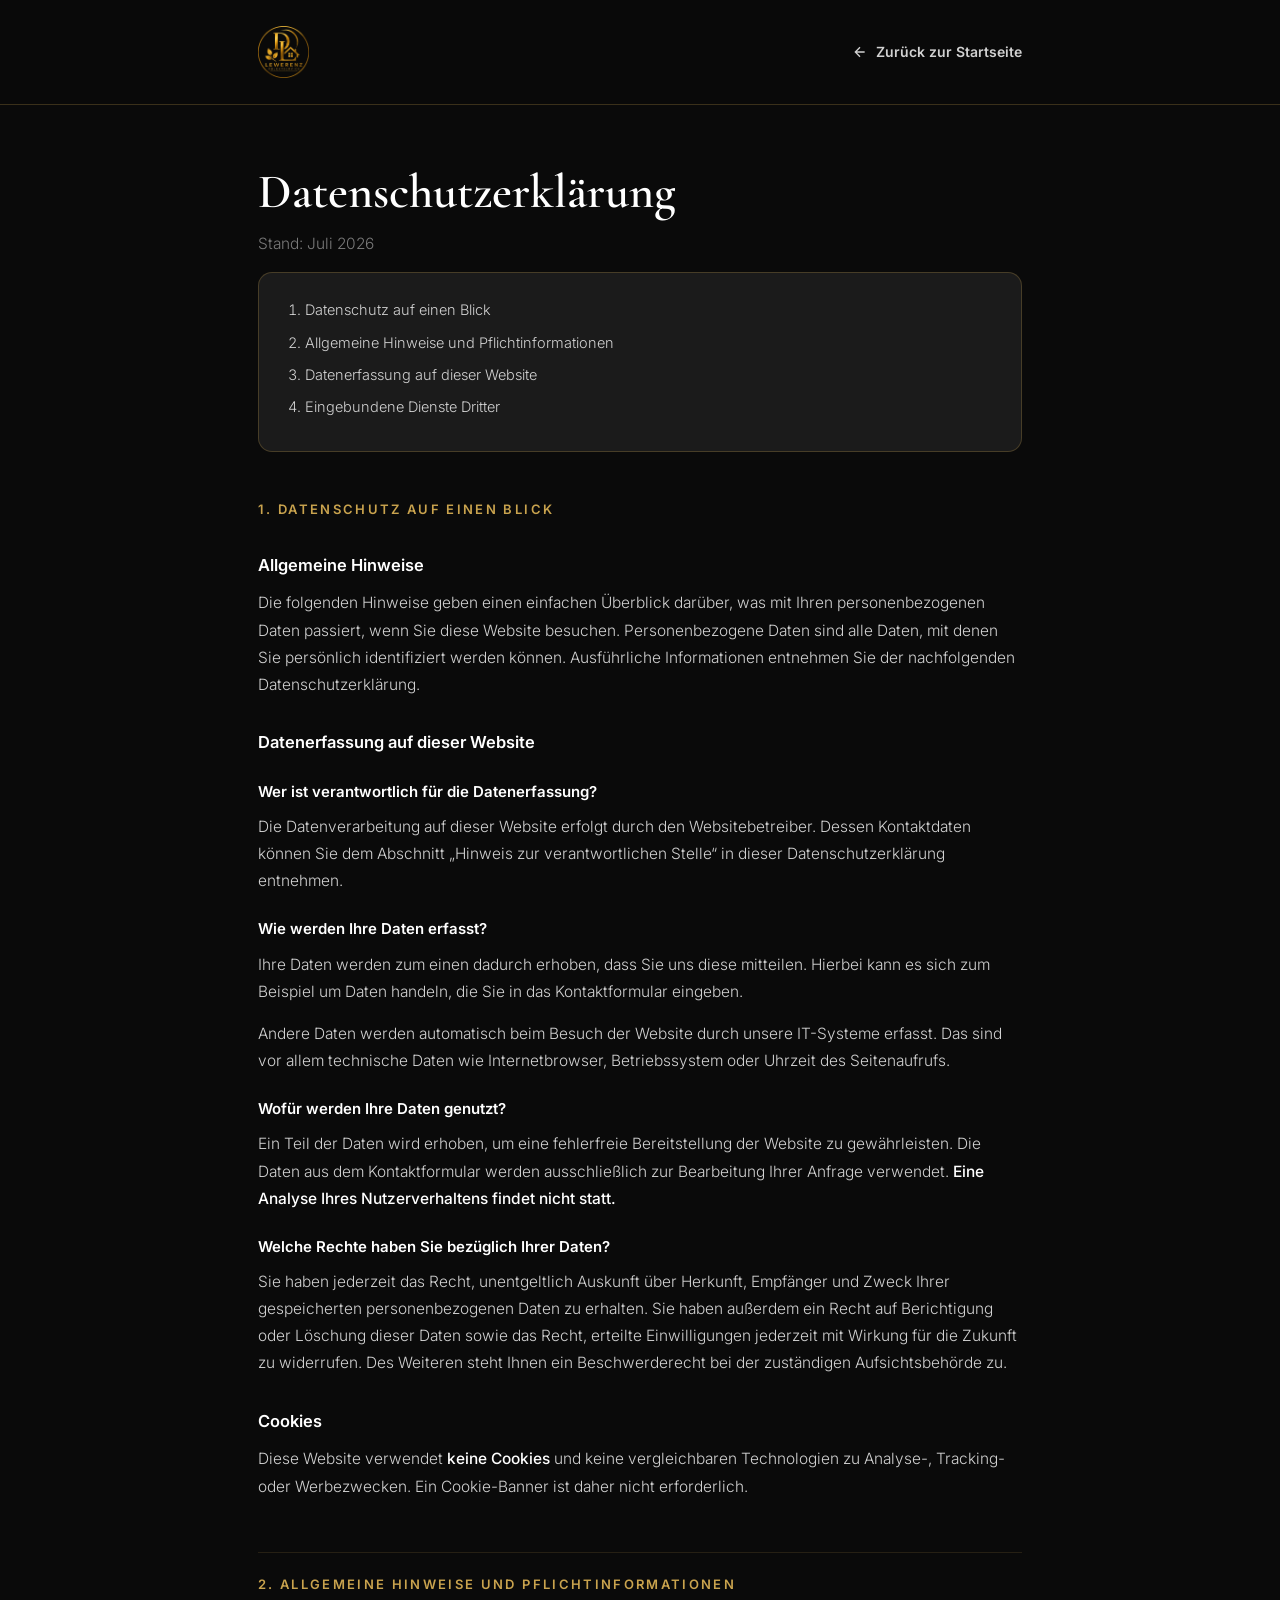
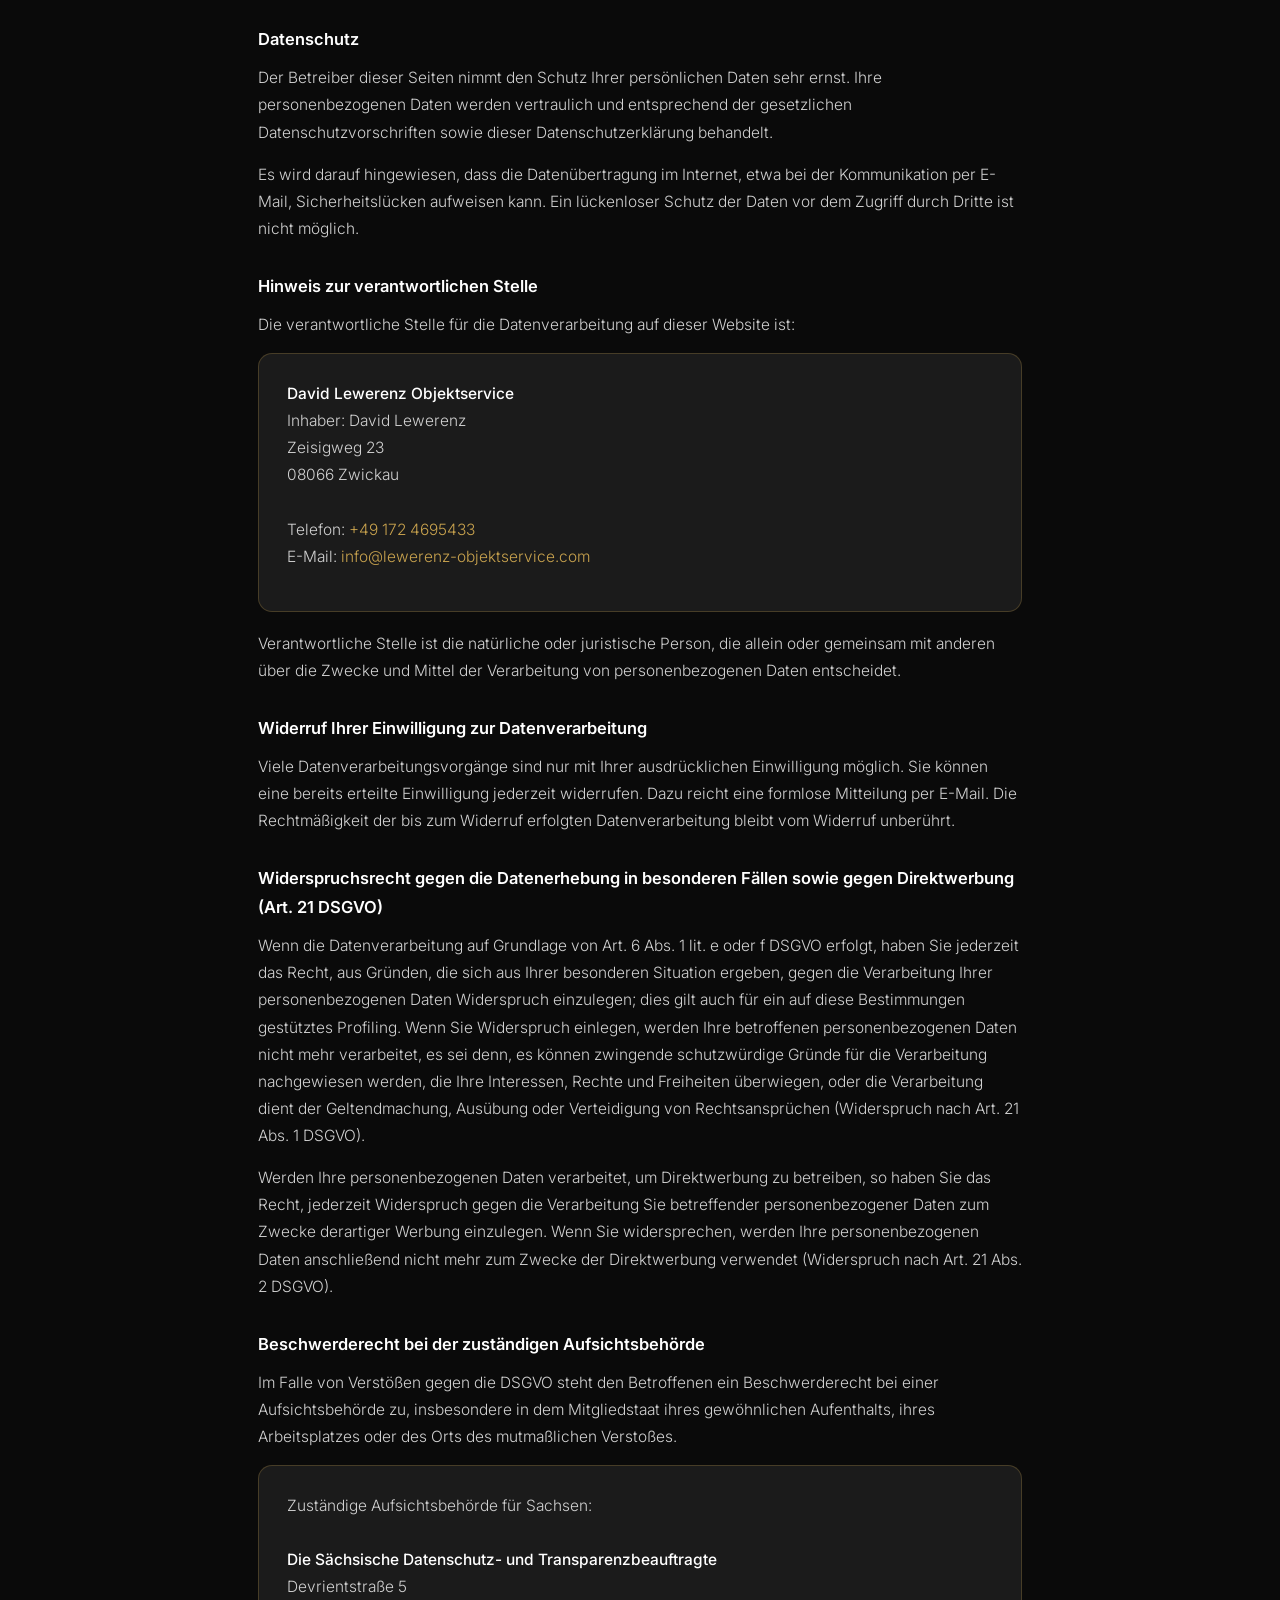
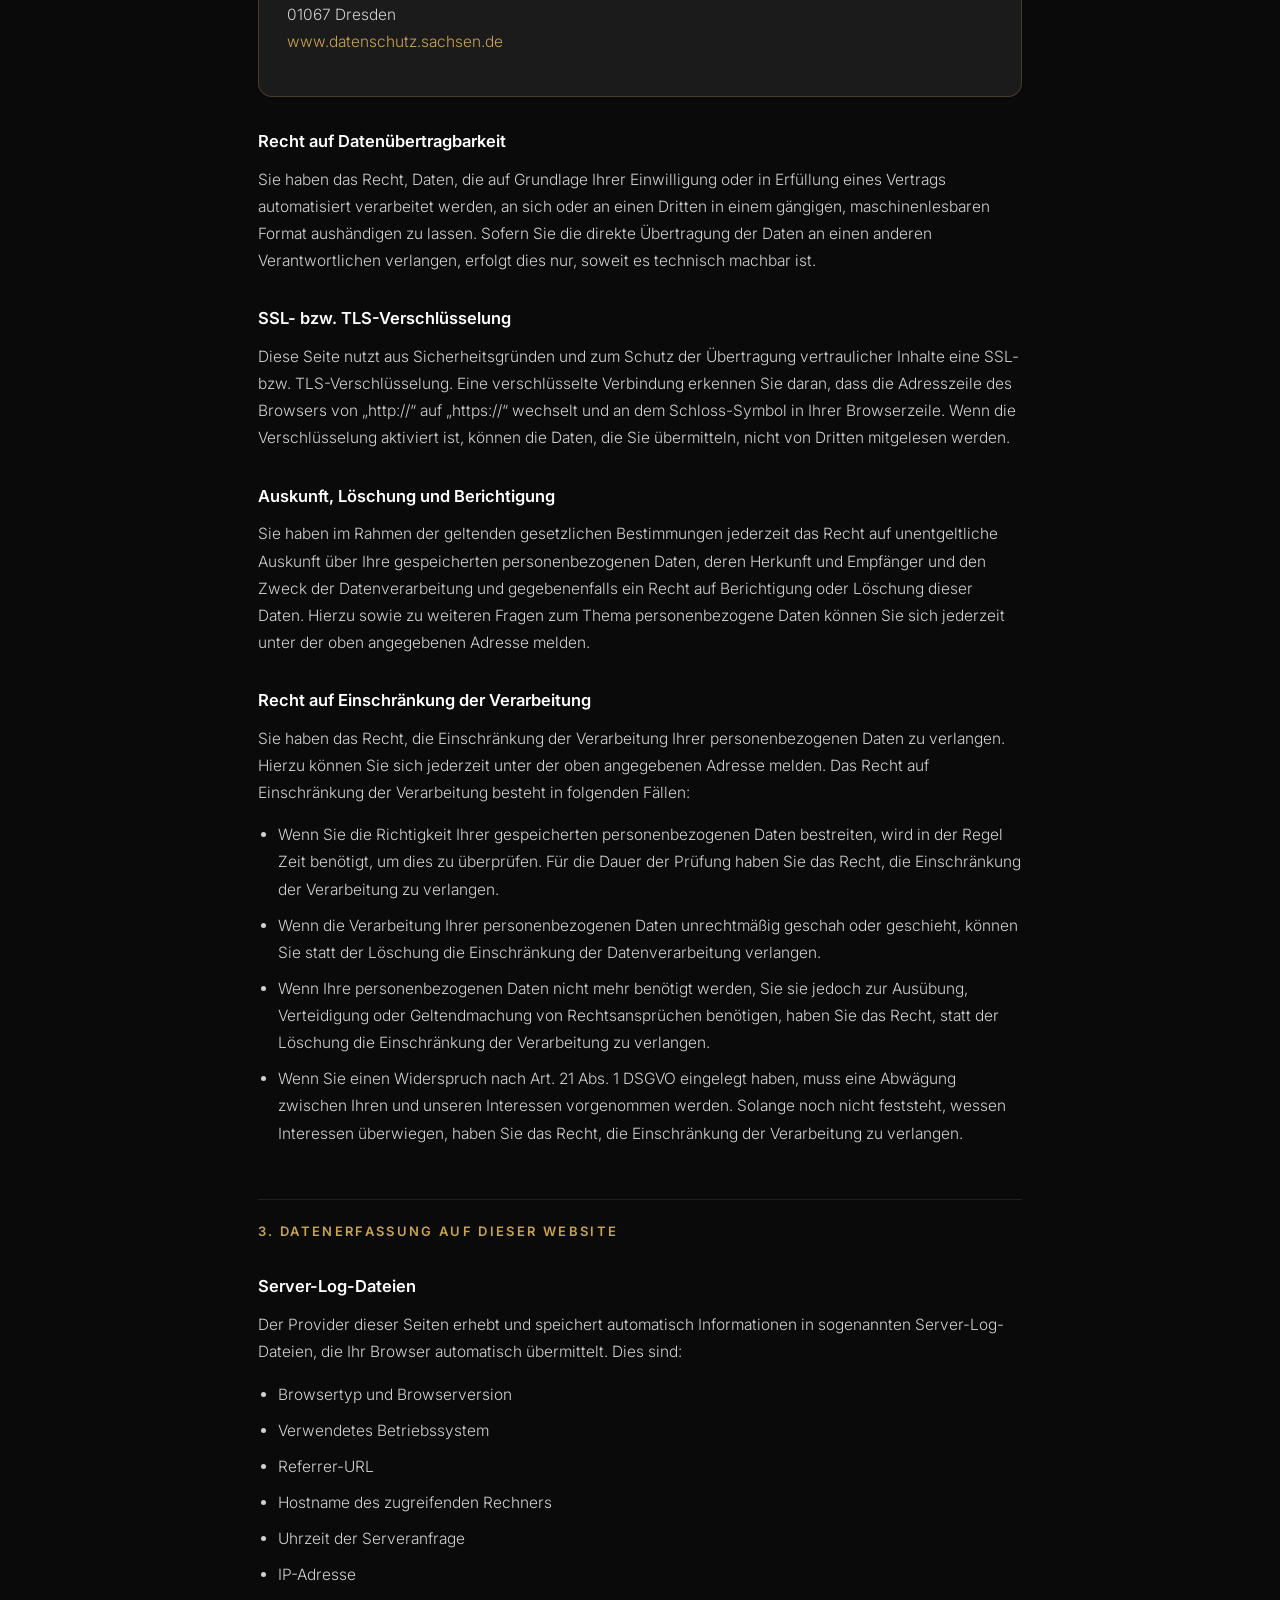
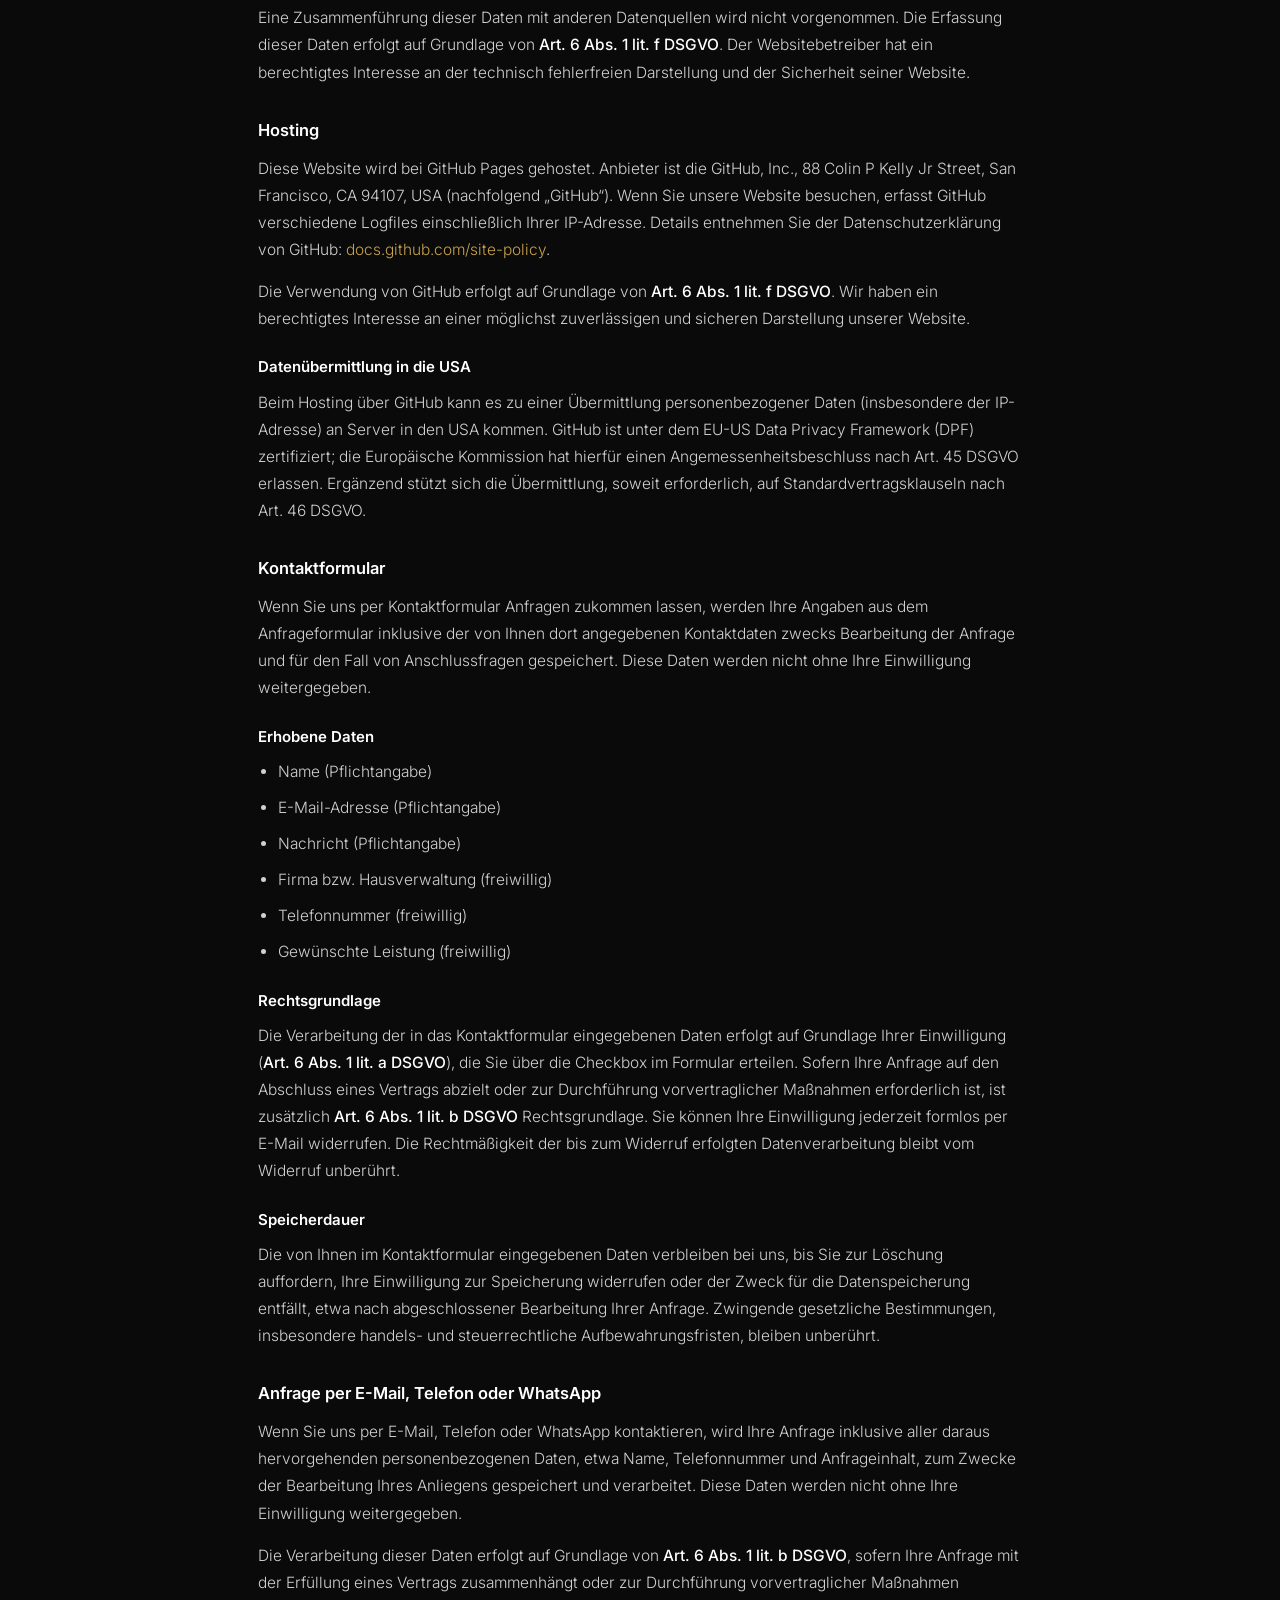
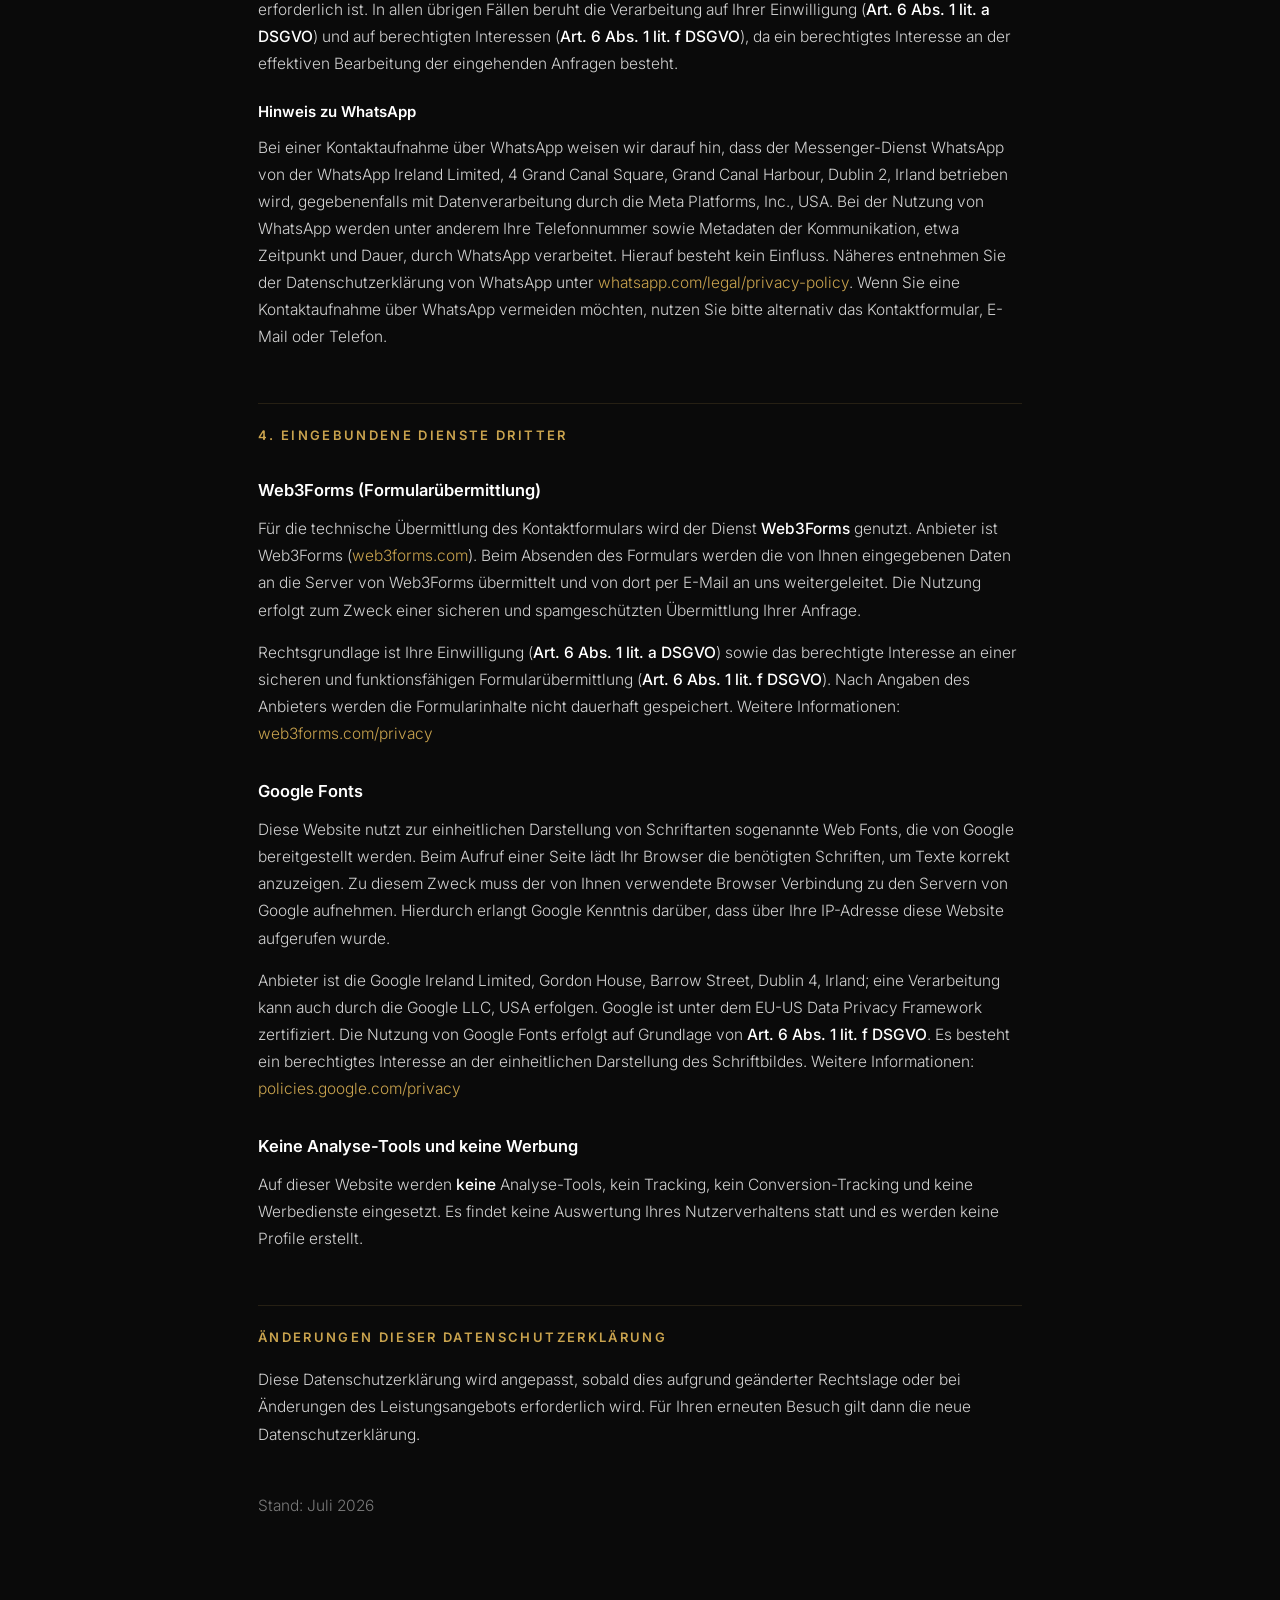
==== commit 452f5405: "Add files via upload" ====
--- a/datenschutz.html
+++ b/datenschutz.html
@@ -11,9 +11,6 @@
 <style>
 /* ==========================================================================
    LEWERENZ Objektservice — Datenschutzerklärung
-   Struktur nach Vorlage. Tracking-Passagen bewusst entfernt,
-   da auf dieser Website kein Analyse- oder Werbetool läuft.
-   ALLE [Platzhalter] durch echte Daten ersetzen!
    ========================================================================== */
 :root{
   --lw-gold:#C9A34E;
@@ -40,7 +37,7 @@
   background:rgba(10,10,10,.94);backdrop-filter:blur(10px);z-index:10;
 }
 .lw-legal-head .lw-wrap{display:flex;align-items:center;justify-content:space-between;gap:20px}
-.lw-legal-head img{height:44px;width:auto;display:block}
+.lw-legal-head img{height:52px;width:auto;display:block}
 .lw-back{
   display:inline-flex;align-items:center;gap:8px;
   font-size:14px;font-weight:600;color:var(--lw-text-muted);
@@ -74,24 +71,10 @@
 .lw-legal strong{color:var(--lw-text);font-weight:500}
 .lw-legal ul{margin:0 0 16px 20px;font-size:15.5px;font-weight:300}
 .lw-legal li{margin-bottom:9px}
-.lw-legal small{font-size:13.5px;color:#7a7a7a;display:block;margin-top:-6px;margin-bottom:16px;line-height:1.6}
-
-.ph{
-  color:var(--lw-gold);font-style:italic;
-  background:rgba(201,163,78,.09);
-  padding:1px 6px;border-radius:4px;
-}
 .lw-legal__box{
   background:var(--lw-card);border:1px solid var(--lw-border);
   border-radius:14px;padding:26px 28px;margin-bottom:18px;
 }
-.lw-legal__note{
-  background:rgba(201,163,78,.07);
-  border-left:3px solid var(--lw-gold);
-  padding:18px 22px;border-radius:0 10px 10px 0;
-  font-size:14px;margin:34px 0;line-height:1.6;
-}
-.lw-legal__note strong{display:block;margin-bottom:6px;color:var(--lw-gold)}
 .lw-legal__toc{
   background:var(--lw-card);border:1px solid var(--lw-border);
   border-radius:14px;padding:24px 28px;margin-bottom:46px;
@@ -116,17 +99,7 @@
   <div class="lw-wrap">
 
     <h1>Datenschutzerklärung</h1>
-    <p class="lw-legal__sub">Stand: <span class="ph">[Monat Jahr]</span></p>
-
-    <div class="lw-legal__note">
-      <strong>Hinweis an dich, Michel</strong>
-      Alle <span class="ph">[Platzhalter]</span> ersetzen, dann diesen Kasten löschen.
-      Diese Erklärung bildet exakt den aktuellen Stand der Website ab: Kontaktformular
-      über Web3Forms, Google Fonts, kein Tracking, keine Cookies.
-      <strong style="display:inline;font-weight:600">Wichtig:</strong> Sobald Analyse-Tools,
-      Google Maps oder Social-Media-Plugins dazukommen, muss die Erklärung ergänzt und ein
-      Cookie-Banner eingebaut werden. Vor dem Livegang rechtlich prüfen lassen.
-    </div>
+    <p class="lw-legal__sub">Stand: Juli 2026</p>
 
     <div class="lw-legal__toc">
       <ol>
@@ -183,11 +156,6 @@
       Einwilligungen jederzeit mit Wirkung für die Zukunft zu widerrufen. Des Weiteren
       steht Ihnen ein Beschwerderecht bei der zuständigen Aufsichtsbehörde zu.
     </p>
-    <p>
-      Außerdem haben Sie unter bestimmten Umständen das Recht, die Einschränkung der
-      Verarbeitung Ihrer personenbezogenen Daten zu verlangen. Details hierzu finden Sie
-      unter „Recht auf Einschränkung der Verarbeitung“.
-    </p>
 
     <h3>Cookies</h3>
     <p>
@@ -204,11 +172,6 @@
       Der Betreiber dieser Seiten nimmt den Schutz Ihrer persönlichen Daten sehr ernst.
       Ihre personenbezogenen Daten werden vertraulich und entsprechend der gesetzlichen
       Datenschutzvorschriften sowie dieser Datenschutzerklärung behandelt.
-    </p>
-    <p>
-      Wenn Sie diese Website benutzen, werden verschiedene personenbezogene Daten erhoben.
-      Die vorliegende Datenschutzerklärung erläutert, welche Daten erhoben werden und wofür
-      sie genutzt werden. Sie erläutert auch, wie und zu welchem Zweck das geschieht.
     </p>
     <p>
       Es wird darauf hingewiesen, dass die Datenübertragung im Internet, etwa bei der
@@ -222,8 +185,8 @@
       <p>
         <strong>David Lewerenz Objektservice</strong><br>
         Inhaber: David Lewerenz<br>
-        <span class="ph">[Straße und Hausnummer]</span><br>
-        <span class="ph">[PLZ]</span> <span class="ph">[Ort]</span><br><br>
+        Zeisigweg 23<br>
+        08066 Zwickau<br><br>
         Telefon: <a href="tel:+491724695433">+49 172 4695433</a><br>
         E-Mail: <a href="mailto:info@lewerenz-objektservice.com">info@lewerenz-objektservice.com</a>
       </p>
@@ -247,30 +210,26 @@
       Wenn die Datenverarbeitung auf Grundlage von Art. 6 Abs. 1 lit. e oder f DSGVO erfolgt,
       haben Sie jederzeit das Recht, aus Gründen, die sich aus Ihrer besonderen Situation
       ergeben, gegen die Verarbeitung Ihrer personenbezogenen Daten Widerspruch einzulegen;
-      dies gilt auch für ein auf diese Bestimmungen gestütztes Profiling. Die jeweilige
-      Rechtsgrundlage, auf der eine Verarbeitung beruht, entnehmen Sie dieser
-      Datenschutzerklärung. Wenn Sie Widerspruch einlegen, werden Ihre betroffenen
-      personenbezogenen Daten nicht mehr verarbeitet, es sei denn, es können zwingende
-      schutzwürdige Gründe für die Verarbeitung nachgewiesen werden, die Ihre Interessen,
-      Rechte und Freiheiten überwiegen, oder die Verarbeitung dient der Geltendmachung,
-      Ausübung oder Verteidigung von Rechtsansprüchen (Widerspruch nach Art. 21 Abs. 1 DSGVO).
+      dies gilt auch für ein auf diese Bestimmungen gestütztes Profiling. Wenn Sie Widerspruch
+      einlegen, werden Ihre betroffenen personenbezogenen Daten nicht mehr verarbeitet, es sei
+      denn, es können zwingende schutzwürdige Gründe für die Verarbeitung nachgewiesen werden,
+      die Ihre Interessen, Rechte und Freiheiten überwiegen, oder die Verarbeitung dient der
+      Geltendmachung, Ausübung oder Verteidigung von Rechtsansprüchen (Widerspruch nach
+      Art. 21 Abs. 1 DSGVO).
     </p>
     <p>
       Werden Ihre personenbezogenen Daten verarbeitet, um Direktwerbung zu betreiben, so
       haben Sie das Recht, jederzeit Widerspruch gegen die Verarbeitung Sie betreffender
-      personenbezogener Daten zum Zwecke derartiger Werbung einzulegen; dies gilt auch für
-      das Profiling, soweit es mit solcher Direktwerbung in Verbindung steht. Wenn Sie
-      widersprechen, werden Ihre personenbezogenen Daten anschließend nicht mehr zum Zwecke
-      der Direktwerbung verwendet (Widerspruch nach Art. 21 Abs. 2 DSGVO).
+      personenbezogener Daten zum Zwecke derartiger Werbung einzulegen. Wenn Sie widersprechen,
+      werden Ihre personenbezogenen Daten anschließend nicht mehr zum Zwecke der Direktwerbung
+      verwendet (Widerspruch nach Art. 21 Abs. 2 DSGVO).
     </p>
 
     <h3>Beschwerderecht bei der zuständigen Aufsichtsbehörde</h3>
     <p>
       Im Falle von Verstößen gegen die DSGVO steht den Betroffenen ein Beschwerderecht bei
       einer Aufsichtsbehörde zu, insbesondere in dem Mitgliedstaat ihres gewöhnlichen
-      Aufenthalts, ihres Arbeitsplatzes oder des Orts des mutmaßlichen Verstoßes. Das
-      Beschwerderecht besteht unbeschadet anderweitiger verwaltungsrechtlicher oder
-      gerichtlicher Rechtsbehelfe.
+      Aufenthalts, ihres Arbeitsplatzes oder des Orts des mutmaßlichen Verstoßes.
     </p>
     <div class="lw-legal__box">
       <p>
@@ -281,10 +240,6 @@
         <a href="https://www.datenschutz.sachsen.de" target="_blank" rel="noopener">www.datenschutz.sachsen.de</a>
       </p>
     </div>
-    <small>
-      Falls der Firmensitz nicht in Sachsen liegt, hier die Aufsichtsbehörde des
-      jeweiligen Bundeslands eintragen.
-    </small>
 
     <h3>Recht auf Datenübertragbarkeit</h3>
     <p>
@@ -298,14 +253,10 @@
     <h3>SSL- bzw. TLS-Verschlüsselung</h3>
     <p>
       Diese Seite nutzt aus Sicherheitsgründen und zum Schutz der Übertragung vertraulicher
-      Inhalte, wie zum Beispiel Anfragen, die Sie an den Seitenbetreiber senden, eine SSL-
-      bzw. TLS-Verschlüsselung. Eine verschlüsselte Verbindung erkennen Sie daran, dass die
-      Adresszeile des Browsers von „http://“ auf „https://“ wechselt und an dem
-      Schloss-Symbol in Ihrer Browserzeile.
-    </p>
-    <p>
-      Wenn die SSL- bzw. TLS-Verschlüsselung aktiviert ist, können die Daten, die Sie
-      übermitteln, nicht von Dritten mitgelesen werden.
+      Inhalte eine SSL- bzw. TLS-Verschlüsselung. Eine verschlüsselte Verbindung erkennen Sie
+      daran, dass die Adresszeile des Browsers von „http://“ auf „https://“ wechselt und an
+      dem Schloss-Symbol in Ihrer Browserzeile. Wenn die Verschlüsselung aktiviert ist, können
+      die Daten, die Sie übermitteln, nicht von Dritten mitgelesen werden.
     </p>
 
     <h3>Auskunft, Löschung und Berichtigung</h3>
@@ -346,14 +297,6 @@
         Verarbeitung zu verlangen.
       </li>
     </ul>
-    <p>
-      Wenn Sie die Verarbeitung Ihrer personenbezogenen Daten eingeschränkt haben, dürfen
-      diese Daten, von ihrer Speicherung abgesehen, nur mit Ihrer Einwilligung oder zur
-      Geltendmachung, Ausübung oder Verteidigung von Rechtsansprüchen oder zum Schutz der
-      Rechte einer anderen natürlichen oder juristischen Person oder aus Gründen eines
-      wichtigen öffentlichen Interesses der Europäischen Union oder eines Mitgliedstaats
-      verarbeitet werden.
-    </p>
 
     <!-- ============ 3 ============ -->
     <h2>3. Datenerfassung auf dieser Website</h2>
@@ -373,22 +316,31 @@
     </ul>
     <p>
       Eine Zusammenführung dieser Daten mit anderen Datenquellen wird nicht vorgenommen.
-    </p>
-    <p>
       Die Erfassung dieser Daten erfolgt auf Grundlage von <strong>Art. 6 Abs. 1 lit. f DSGVO</strong>.
       Der Websitebetreiber hat ein berechtigtes Interesse an der technisch fehlerfreien
-      Darstellung und der Sicherheit seiner Website. Hierzu müssen die Server-Log-Dateien
-      erfasst werden.
-    </p>
-
-    <h4>Hosting</h4>
-    <p>
-      Diese Website wird gehostet bei:
-      <span class="ph">[Hoster mit vollständiger Anschrift eintragen, z. B. IONOS SE,
-      Elgendorfer Str. 57, 56410 Montabaur]</span>
-    </p>
-    <p>
-      Mit dem Hoster besteht ein Vertrag über Auftragsverarbeitung gemäß Art. 28 DSGVO.
+      Darstellung und der Sicherheit seiner Website.
+    </p>
+
+    <h3>Hosting</h3>
+    <p>
+      Diese Website wird bei GitHub Pages gehostet. Anbieter ist die GitHub, Inc.,
+      88 Colin P Kelly Jr Street, San Francisco, CA 94107, USA (nachfolgend „GitHub“).
+      Wenn Sie unsere Website besuchen, erfasst GitHub verschiedene Logfiles einschließlich
+      Ihrer IP-Adresse. Details entnehmen Sie der Datenschutzerklärung von GitHub:
+      <a href="https://docs.github.com/site-policy/privacy-policies/github-general-privacy-statement" target="_blank" rel="noopener">docs.github.com/site-policy</a>.
+    </p>
+    <p>
+      Die Verwendung von GitHub erfolgt auf Grundlage von <strong>Art. 6 Abs. 1 lit. f DSGVO</strong>.
+      Wir haben ein berechtigtes Interesse an einer möglichst zuverlässigen und sicheren
+      Darstellung unserer Website.
+    </p>
+    <h4>Datenübermittlung in die USA</h4>
+    <p>
+      Beim Hosting über GitHub kann es zu einer Übermittlung personenbezogener Daten
+      (insbesondere der IP-Adresse) an Server in den USA kommen. GitHub ist unter dem
+      EU-US Data Privacy Framework (DPF) zertifiziert; die Europäische Kommission hat hierfür
+      einen Angemessenheitsbeschluss nach Art. 45 DSGVO erlassen. Ergänzend stützt sich die
+      Übermittlung, soweit erforderlich, auf Standardvertragsklauseln nach Art. 46 DSGVO.
     </p>
 
     <h3>Kontaktformular</h3>
@@ -458,12 +410,6 @@
       Wenn Sie eine Kontaktaufnahme über WhatsApp vermeiden möchten, nutzen Sie bitte
       alternativ das Kontaktformular, E-Mail oder Telefon.
     </p>
-    <p>
-      Die per Kontaktanfrage übersandten Daten verbleiben bei uns, bis Sie zur Löschung
-      auffordern, Ihre Einwilligung zur Speicherung widerrufen oder der Zweck für die
-      Datenspeicherung entfällt. Zwingende gesetzliche Bestimmungen, insbesondere
-      Aufbewahrungsfristen, bleiben unberührt.
-    </p>
 
     <!-- ============ 4 ============ -->
     <h2>4. Eingebundene Dienste Dritter</h2>
@@ -473,12 +419,9 @@
       Für die technische Übermittlung des Kontaktformulars wird der Dienst
       <strong>Web3Forms</strong> genutzt. Anbieter ist Web3Forms
       (<a href="https://web3forms.com" target="_blank" rel="noopener">web3forms.com</a>).
-    </p>
-    <p>
       Beim Absenden des Formulars werden die von Ihnen eingegebenen Daten an die Server von
       Web3Forms übermittelt und von dort per E-Mail an uns weitergeleitet. Die Nutzung erfolgt
-      zum Zweck einer sicheren und spamgeschützten Übermittlung Ihrer Anfrage sowie zur
-      Vermeidung eines eigenen Mailservers.
+      zum Zweck einer sicheren und spamgeschützten Übermittlung Ihrer Anfrage.
     </p>
     <p>
       Rechtsgrundlage ist Ihre Einwilligung (<strong>Art. 6 Abs. 1 lit. a DSGVO</strong>)
@@ -492,31 +435,18 @@
     <p>
       Diese Website nutzt zur einheitlichen Darstellung von Schriftarten sogenannte Web Fonts,
       die von Google bereitgestellt werden. Beim Aufruf einer Seite lädt Ihr Browser die
-      benötigten Schriften, um Texte und Schriftarten korrekt anzuzeigen. Zu diesem Zweck muss
-      der von Ihnen verwendete Browser Verbindung zu den Servern von Google aufnehmen. Hierdurch
-      erlangt Google Kenntnis darüber, dass über Ihre IP-Adresse diese Website aufgerufen wurde.
+      benötigten Schriften, um Texte korrekt anzuzeigen. Zu diesem Zweck muss der von Ihnen
+      verwendete Browser Verbindung zu den Servern von Google aufnehmen. Hierdurch erlangt
+      Google Kenntnis darüber, dass über Ihre IP-Adresse diese Website aufgerufen wurde.
     </p>
     <p>
       Anbieter ist die Google Ireland Limited, Gordon House, Barrow Street, Dublin 4, Irland;
-      eine Verarbeitung kann auch durch die Google LLC, 1600 Amphitheatre Parkway, Mountain View,
-      CA 94043, USA erfolgen. Google LLC ist unter dem EU-US Data Privacy Framework zertifiziert;
-      die Europäische Kommission hat hierfür einen Angemessenheitsbeschluss nach Art. 45 DSGVO
-      erlassen.
-    </p>
-    <p>
-      Die Nutzung von Google Fonts erfolgt auf Grundlage von
-      <strong>Art. 6 Abs. 1 lit. f DSGVO</strong>. Es besteht ein berechtigtes Interesse an
-      der einheitlichen Darstellung des Schriftbildes auf dieser Website. Weitere Informationen
-      finden Sie unter
+      eine Verarbeitung kann auch durch die Google LLC, USA erfolgen. Google ist unter dem
+      EU-US Data Privacy Framework zertifiziert. Die Nutzung von Google Fonts erfolgt auf
+      Grundlage von <strong>Art. 6 Abs. 1 lit. f DSGVO</strong>. Es besteht ein berechtigtes
+      Interesse an der einheitlichen Darstellung des Schriftbildes. Weitere Informationen:
       <a href="https://policies.google.com/privacy" target="_blank" rel="noopener">policies.google.com/privacy</a>
-      und in den FAQ von Google unter
-      <a href="https://developers.google.com/fonts/faq" target="_blank" rel="noopener">developers.google.com/fonts/faq</a>.
-    </p>
-    <small>
-      Datenschutzfreundlichere Alternative: Die Schriften können lokal auf dem eigenen Server
-      eingebunden werden. Dann entfällt die Verbindung zu Google vollständig und dieser
-      Abschnitt kann gelöscht werden.
-    </small>
+    </p>
 
     <h3>Keine Analyse-Tools und keine Werbung</h3>
     <p>
@@ -533,7 +463,7 @@
     </p>
 
     <p class="lw-legal__sub" style="margin-top:44px;margin-bottom:0">
-      Stand: <span class="ph">[Monat Jahr]</span>
+      Stand: Juli 2026
     </p>
 
   </div>
